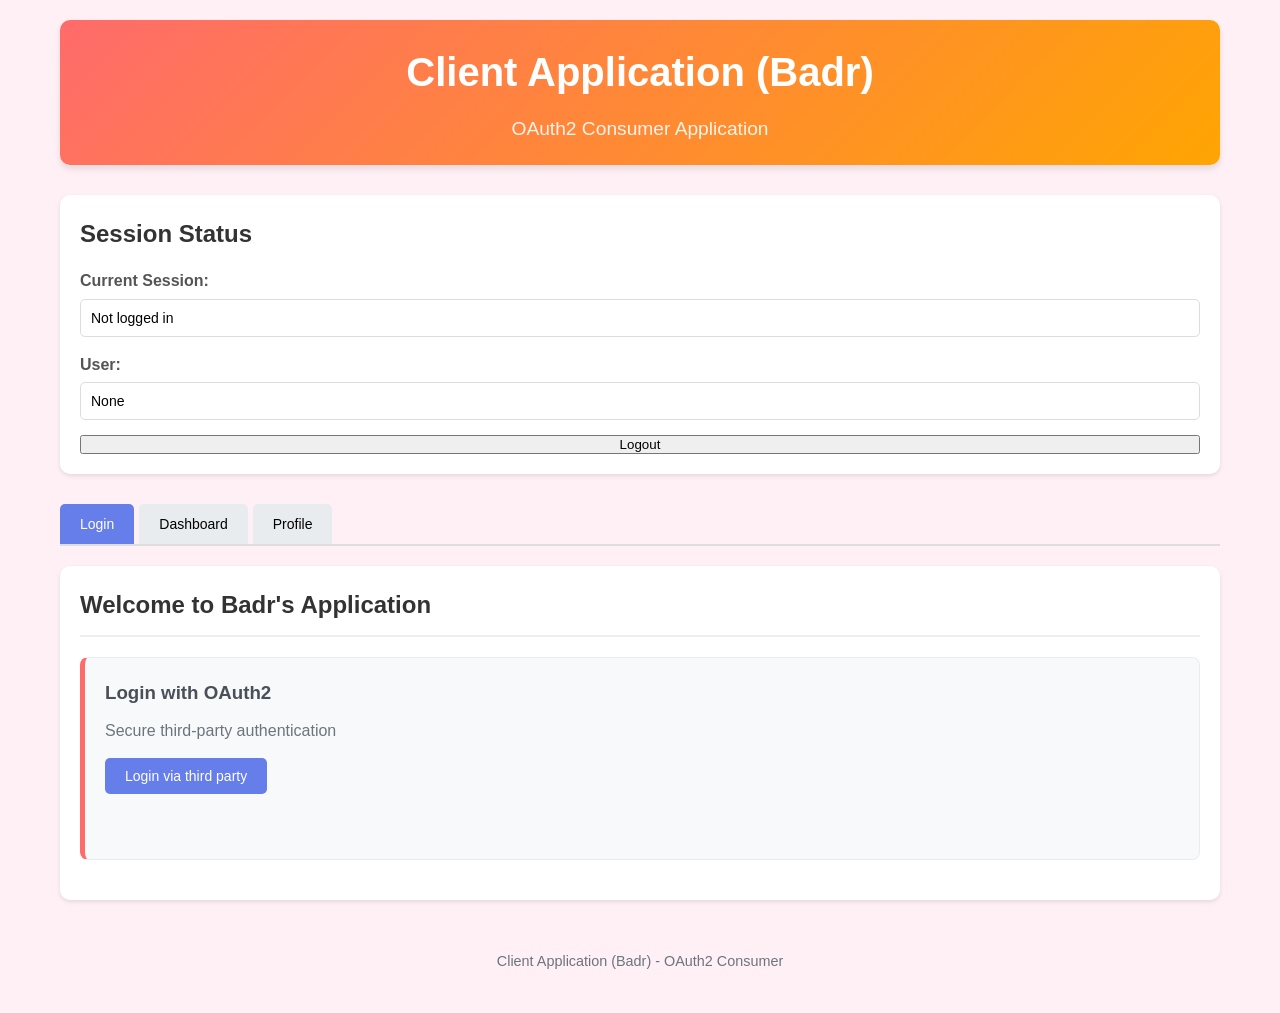
==== frontend/badr_client_app.html @ e828bfb2 "Initial commit" ====
<!DOCTYPE html>
<html lang="en">
<head>
    <meta charset="UTF-8">
    <meta name="viewport" content="width=device-width, initial-scale=1.0">
    <title>Client Application (Badr)</title>
    <link rel="stylesheet" href="styles.css">
    <style>
        body { background-color: #fff0f5; }
        header { background: linear-gradient(135deg, #ff6b6b 0%, #ffa502 100%); }
        .card { border-left: 5px solid #ff6b6b; }
    </style>
</head>
<body>
    <div class="container">
        <header>
            <h1>Client Application (Badr)</h1>
            <p>OAuth2 Consumer Application</p>
        </header>

        <div class="token-section">
            <h2>Session Status</h2>
            <div class="token-inputs">
                <div>
                    <label for="sessionStatus">Current Session:</label>
                    <input type="text" id="sessionStatus" value="Not logged in" readonly>
                </div>
                <div>
                    <label for="userName">User:</label>
                    <input type="text" id="userName" value="None" readonly>
                </div>
                <button id="logoutBtn" onclick="logout()">Logout</button>
            </div>
        </div>

        <div class="tabs">
            <button class="tab-button active" data-tab="login">Login</button>
            <button class="tab-button" data-tab="dashboard">Dashboard</button>
            <button class="tab-button" data-tab="profile">Profile</button>
        </div>

        <div class="tab-content">
            <!-- Login Tab -->
            <div id="login" class="tab-pane active">
                <h2>Welcome to Badr's Application</h2>
                
                <div class="endpoint-card card">
                    <h3>Login with OAuth2</h3>
                    <p>Secure third-party authentication</p>
                    <button class="api-btn" onclick="loginWithOAuth2()" id="loginButton">Login via third party</button>
                    <div class="result" id="login-result"></div>
                </div>
            </div>

            <!-- Dashboard Tab -->
            <div id="dashboard" class="tab-pane">
                <h2>User Dashboard</h2>
                
                <div class="endpoint-card card">
                    <h3>Your Orders</h3>
                    <p>View your recent orders</p>
                    <button class="api-btn" onclick="loadOrders()">Load Orders</button>
                    <div class="result" id="orders-result"></div>
                </div>

                <div class="endpoint-card card">
                    <h3>Create New Order</h3>
                    <p>Place a new order</p>
                    <div class="form-group">
                        <input type="text" id="productName" placeholder="Product Name">
                        <input type="number" id="productAmount" placeholder="Amount" step="0.01">
                        <button class="api-btn" onclick="createOrder()">Create Order</button>
                    </div>
                    <div class="result" id="create-order-result"></div>
                </div>
            </div>

            <!-- Profile Tab -->
            <div id="profile" class="tab-pane">
                <h2>User Profile</h2>
                
                <div class="endpoint-card card">
                    <h3>Profile Information</h3>
                    <p>Your account details</p>
                    <button class="api-btn" onclick="loadProfile()">Load Profile</button>
                    <div class="result" id="profile-result"></div>
                </div>
            </div>
        </div>

        <footer>
            <p>Client Application (Badr) - OAuth2 Consumer</p>
        </footer>
    </div>

    <script>
        // Check for OAuth2 callback on page load
        window.onload = function() {
            const urlParams = new URLSearchParams(window.location.search);
            const code = urlParams.get('code');
            const state = urlParams.get('state');
            
            if (code) {
                // We've been redirected back from the authorization server
                handleOAuth2Callback(code, state);
            } else {
                // Check if we have a stored session
                checkStoredSession();
            }
        };

        // DOM Elements
        document.addEventListener('DOMContentLoaded', function() {
            // Tab functionality
            const tabButtons = document.querySelectorAll('.tab-button');
            const tabPanes = document.querySelectorAll('.tab-pane');
            
            tabButtons.forEach(button => {
                button.addEventListener('click', () => {
                    const tabId = button.getAttribute('data-tab');
                    
                    tabButtons.forEach(btn => btn.classList.remove('active'));
                    tabPanes.forEach(pane => pane.classList.remove('active'));
                    
                    button.classList.add('active');
                    document.getElementById(tabId).classList.add('active');
                });
            });
        });

        // Login with OAuth2
        function loginWithOAuth2() {
            const loginButton = document.getElementById('loginButton');
            loginButton.disabled = true;
            loginButton.textContent = 'Redirecting...';
            
            // Generate state parameter for security
            const state = Math.random().toString(36).substring(2, 15);
            sessionStorage.setItem('oauth2_state', state);
            
            // Redirect to authorization server
            const redirectUri = encodeURIComponent('http://localhost:8080/badr_client_app.html');
            const authUrl = `http://localhost:8080/omar_auth_server.html?response_type=code&client_id=badr_app&redirect_uri=${redirectUri}&scope=profile read:orders write:orders&state=${state}`;
            
            setTimeout(() => {
                window.location.href = authUrl;
            }, 1000);
        }

        // Handle OAuth2 callback
        function handleOAuth2Callback(code, state) {
            // Verify state parameter
            const storedState = sessionStorage.getItem('oauth2_state');
            if (state !== storedState) {
                displayError({message: "Invalid state parameter. Possible CSRF attack."}, 'login-result');
                return;
            }
            
            // Exchange authorization code for tokens
            exchangeCodeForTokens(code);
        }

        // Exchange code for tokens
        function exchangeCodeForTokens(code) {
            displayResult({message: "Exchanging authorization code for tokens..."}, 'login-result');
            
            // Simulate API call to token endpoint
            setTimeout(() => {
                // Generate tokens
                const accessToken = generateAccessToken();
                const refreshToken = 'refresh_' + Math.random().toString(36).substr(2, 15);
                
                // Store tokens
                localStorage.setItem('access_token', accessToken);
                localStorage.setItem('refresh_token', refreshToken);
                
                // Update session status
                document.getElementById('sessionStatus').value = 'Logged in';
                document.getElementById('userName').value = 'Alice';
                
                // Show success message
                displayResult({
                    message: "Authentication successful!",
                    access_token: accessToken.substring(0, 20) + "...",
                    refresh_token: refreshToken.substring(0, 20) + "..."
                }, 'login-result');
                
                // Switch to dashboard tab
                switchTab('dashboard');
            }, 1500);
        }

        // Check for stored session
        function checkStoredSession() {
            const accessToken = localStorage.getItem('access_token');
            if (accessToken) {
                document.getElementById('sessionStatus').value = 'Logged in';
                document.getElementById('userName').value = 'Alice';
                switchTab('dashboard');
            }
        }

        // Logout
        function logout() {
            localStorage.removeItem('access_token');
            localStorage.removeItem('refresh_token');
            sessionStorage.removeItem('oauth2_state');
            
            document.getElementById('sessionStatus').value = 'Not logged in';
            document.getElementById('userName').value = 'None';
            
            // Clear results
            document.getElementById('login-result').innerHTML = '';
            document.getElementById('orders-result').innerHTML = '';
            document.getElementById('profile-result').innerHTML = '';
            document.getElementById('create-order-result').innerHTML = '';
            
            switchTab('login');
        }

        // Load orders
        function loadOrders() {
            const accessToken = localStorage.getItem('access_token');
            
            if (!accessToken) {
                displayError({message: "Please log in first"}, 'orders-result');
                return;
            }
            
            displayResult({message: "Loading orders..."}, 'orders-result');
            
            // Simulate API call
            setTimeout(() => {
                const result = {
                    orders: [
                        {id: "order-001", product: "Laptop", amount: 1200.00, status: "delivered"},
                        {id: "order-002", product: "Mouse", amount: 25.99, status: "pending"}
                    ],
                    total: 2
                };
                
                displayResult({
                    status: 200,
                    statusText: "OK",
                    data: result
                }, 'orders-result');
            }, 1000);
        }

        // Create order
        function createOrder() {
            const accessToken = localStorage.getItem('access_token');
            
            if (!accessToken) {
                displayError({message: "Please log in first"}, 'create-order-result');
                return;
            }
            
            const product = document.getElementById('productName').value;
            const amount = document.getElementById('productAmount').value;
            
            if (!product || !amount) {
                displayError({message: "Product name and amount are required"}, 'create-order-result');
                return;
            }
            
            displayResult({message: "Creating order..."}, 'create-order-result');
            
            // Simulate API call
            setTimeout(() => {
                const result = {
                    id: "order-" + Math.floor(Math.random() * 1000),
                    user_id: "user-123",
                    product: product,
                    amount: parseFloat(amount),
                    status: "pending",
                    date: new Date().toISOString()
                };
                
                displayResult({
                    status: 201,
                    statusText: "Created",
                    data: result
                }, 'create-order-result');
                
                // Clear form
                document.getElementById('productName').value = '';
                document.getElementById('productAmount').value = '';
            }, 1000);
        }

        // Load profile
        function loadProfile() {
            const accessToken = localStorage.getItem('access_token');
            
            if (!accessToken) {
                displayError({message: "Please log in first"}, 'profile-result');
                return;
            }
            
            displayResult({message: "Loading profile..."}, 'profile-result');
            
            // Simulate API call
            setTimeout(() => {
                const result = {
                    user_id: "user-123",
                    email: "alice@example.com",
                    name: "Alice",
                    scopes: ["profile", "read:orders", "write:orders"]
                };
                
                displayResult({
                    status: 200,
                    statusText: "OK",
                    data: result
                }, 'profile-result');
            }, 1000);
        }

        // Switch tab
        function switchTab(tabId) {
            const tabButtons = document.querySelectorAll('.tab-button');
            const tabPanes = document.querySelectorAll('.tab-pane');
            
            tabButtons.forEach(btn => btn.classList.remove('active'));
            tabPanes.forEach(pane => pane.classList.remove('active'));
            
            document.querySelector(`.tab-button[data-tab="${tabId}"]`).classList.add('active');
            document.getElementById(tabId).classList.add('active');
        }

        // Generate sample access token
        function generateAccessToken() {
            const header = btoa(JSON.stringify({
                alg: "RS256",
                typ: "JWT",
                kid: "key-2024-01"
            }));
            
            const payload = btoa(JSON.stringify({
                iss: "http://localhost:3000",
                aud: "api://resource-server",
                sub: "user-123",
                exp: Math.floor(Date.now() / 1000) + 3600,
                iat: Math.floor(Date.now() / 1000),
                scope: "profile read:orders write:orders"
            }));
            
            return `${header}.${payload}.signature`;
        }

        // Display results
        function displayResult(data, elementId) {
            const element = document.getElementById(elementId);
            element.innerHTML = '<pre>' + JSON.stringify(data, null, 2) + '</pre>';
            element.className = 'result success';
        }

        // Display errors
        function displayError(error, elementId) {
            const element = document.getElementById(elementId);
            element.innerHTML = '<pre>' + JSON.stringify(error, null, 2) + '</pre>';
            element.className = 'result error';
        }
    </script>
</body>
</html>
---- frontend/styles.css ----
/* Global Styles */
* {
    margin: 0;
    padding: 0;
    box-sizing: border-box;
}

body {
    font-family: 'Segoe UI', Tahoma, Geneva, Verdana, sans-serif;
    line-height: 1.6;
    color: #333;
    background-color: #f5f5f5;
}

.container {
    max-width: 1200px;
    margin: 0 auto;
    padding: 20px;
}

/* Header Styles */
header {
    text-align: center;
    margin-bottom: 30px;
    padding: 20px;
    background: linear-gradient(135deg, #667eea 0%, #764ba2 100%);
    color: white;
    border-radius: 10px;
    box-shadow: 0 4px 6px rgba(0, 0, 0, 0.1);
}

header h1 {
    font-size: 2.5em;
    margin-bottom: 10px;
}

header p {
    font-size: 1.2em;
    opacity: 0.9;
}

/* Token Section */
.token-section {
    background: white;
    padding: 20px;
    border-radius: 10px;
    box-shadow: 0 2px 4px rgba(0, 0, 0, 0.1);
    margin-bottom: 30px;
}

.token-section h2 {
    margin-bottom: 15px;
    color: #333;
}

.token-inputs {
    display: flex;
    flex-direction: column;
    gap: 15px;
}

.token-inputs div {
    display: flex;
    flex-direction: column;
    gap: 5px;
}

.token-inputs label {
    font-weight: bold;
    color: #555;
}

.token-inputs input {
    padding: 10px;
    border: 1px solid #ddd;
    border-radius: 5px;
    font-size: 14px;
}

.token-inputs input:focus {
    outline: none;
    border-color: #667eea;
    box-shadow: 0 0 0 2px rgba(102, 126, 234, 0.2);
}

#saveTokens {
    align-self: flex-start;
    padding: 10px 20px;
    background: #667eea;
    color: white;
    border: none;
    border-radius: 5px;
    cursor: pointer;
    font-size: 14px;
    transition: background 0.3s ease;
}

#saveTokens:hover {
    background: #5a6fd8;
}

/* Tabs */
.tabs {
    display: flex;
    gap: 5px;
    margin-bottom: 20px;
    border-bottom: 2px solid #ddd;
}

.tab-button {
    padding: 12px 20px;
    background: #e9ecef;
    border: none;
    border-radius: 5px 5px 0 0;
    cursor: pointer;
    font-size: 14px;
    font-weight: 500;
    transition: all 0.3s ease;
}

.tab-button.active {
    background: #667eea;
    color: white;
}

.tab-button:hover:not(.active) {
    background: #dee2e6;
}

/* Tab Content */
.tab-content {
    background: white;
    border-radius: 10px;
    box-shadow: 0 2px 4px rgba(0, 0, 0, 0.1);
    overflow: hidden;
}

.tab-pane {
    display: none;
    padding: 20px;
}

.tab-pane.active {
    display: block;
}

.tab-pane h2 {
    margin-bottom: 20px;
    color: #333;
    padding-bottom: 10px;
    border-bottom: 2px solid #eee;
}

/* Endpoint Cards */
.endpoint-card {
    background: #f8f9fa;
    border: 1px solid #e9ecef;
    border-radius: 8px;
    padding: 20px;
    margin-bottom: 20px;
    transition: transform 0.2s ease, box-shadow 0.2s ease;
}

.endpoint-card:hover {
    transform: translateY(-2px);
    box-shadow: 0 4px 8px rgba(0, 0, 0, 0.1);
}

.endpoint-card h3 {
    color: #495057;
    margin-bottom: 10px;
}

.endpoint-card p {
    margin-bottom: 15px;
    color: #6c757d;
}

.endpoint-card code {
    background: #e9ecef;
    padding: 2px 6px;
    border-radius: 3px;
    font-family: monospace;
    font-size: 0.9em;
}

.form-group {
    display: flex;
    flex-direction: column;
    gap: 10px;
    margin-bottom: 15px;
}

.form-group input {
    padding: 10px;
    border: 1px solid #ddd;
    border-radius: 5px;
    font-size: 14px;
}

.form-group input:focus {
    outline: none;
    border-color: #667eea;
    box-shadow: 0 0 0 2px rgba(102, 126, 234, 0.2);
}

/* Buttons */
.api-btn {
    padding: 10px 20px;
    background: #667eea;
    color: white;
    border: none;
    border-radius: 5px;
    cursor: pointer;
    font-size: 14px;
    font-weight: 500;
    transition: background 0.3s ease;
}

.api-btn:hover {
    background: #5a6fd8;
}

.api-btn:disabled {
    background: #adb5bd;
    cursor: not-allowed;
}

/* Results */
.result {
    margin-top: 15px;
    padding: 15px;
    border-radius: 5px;
    font-family: monospace;
    white-space: pre-wrap;
    word-break: break-all;
    max-height: 300px;
    overflow-y: auto;
}

.result.success {
    background: #d4edda;
    border: 1px solid #c3e6cb;
    color: #155724;
}

.result.error {
    background: #f8d7da;
    border: 1px solid #f5c6cb;
    color: #721c24;
}

.result.info {
    background: #d1ecf1;
    border: 1px solid #bee5eb;
    color: #0c5460;
}

/* Footer */
footer {
    text-align: center;
    margin-top: 30px;
    padding: 20px;
    color: #6c757d;
    font-size: 0.9em;
}

/* Responsive Design */
@media (max-width: 768px) {
    .container {
        padding: 10px;
    }
    
    header h1 {
        font-size: 2em;
    }
    
    .tabs {
        flex-direction: column;
    }
    
    .tab-button {
        border-radius: 5px;
        text-align: left;
    }
    
    .token-inputs {
        gap: 10px;
    }
    
    .form-group {
        gap: 8px;
    }
    
    .api-btn {
        width: 100%;
    }
}
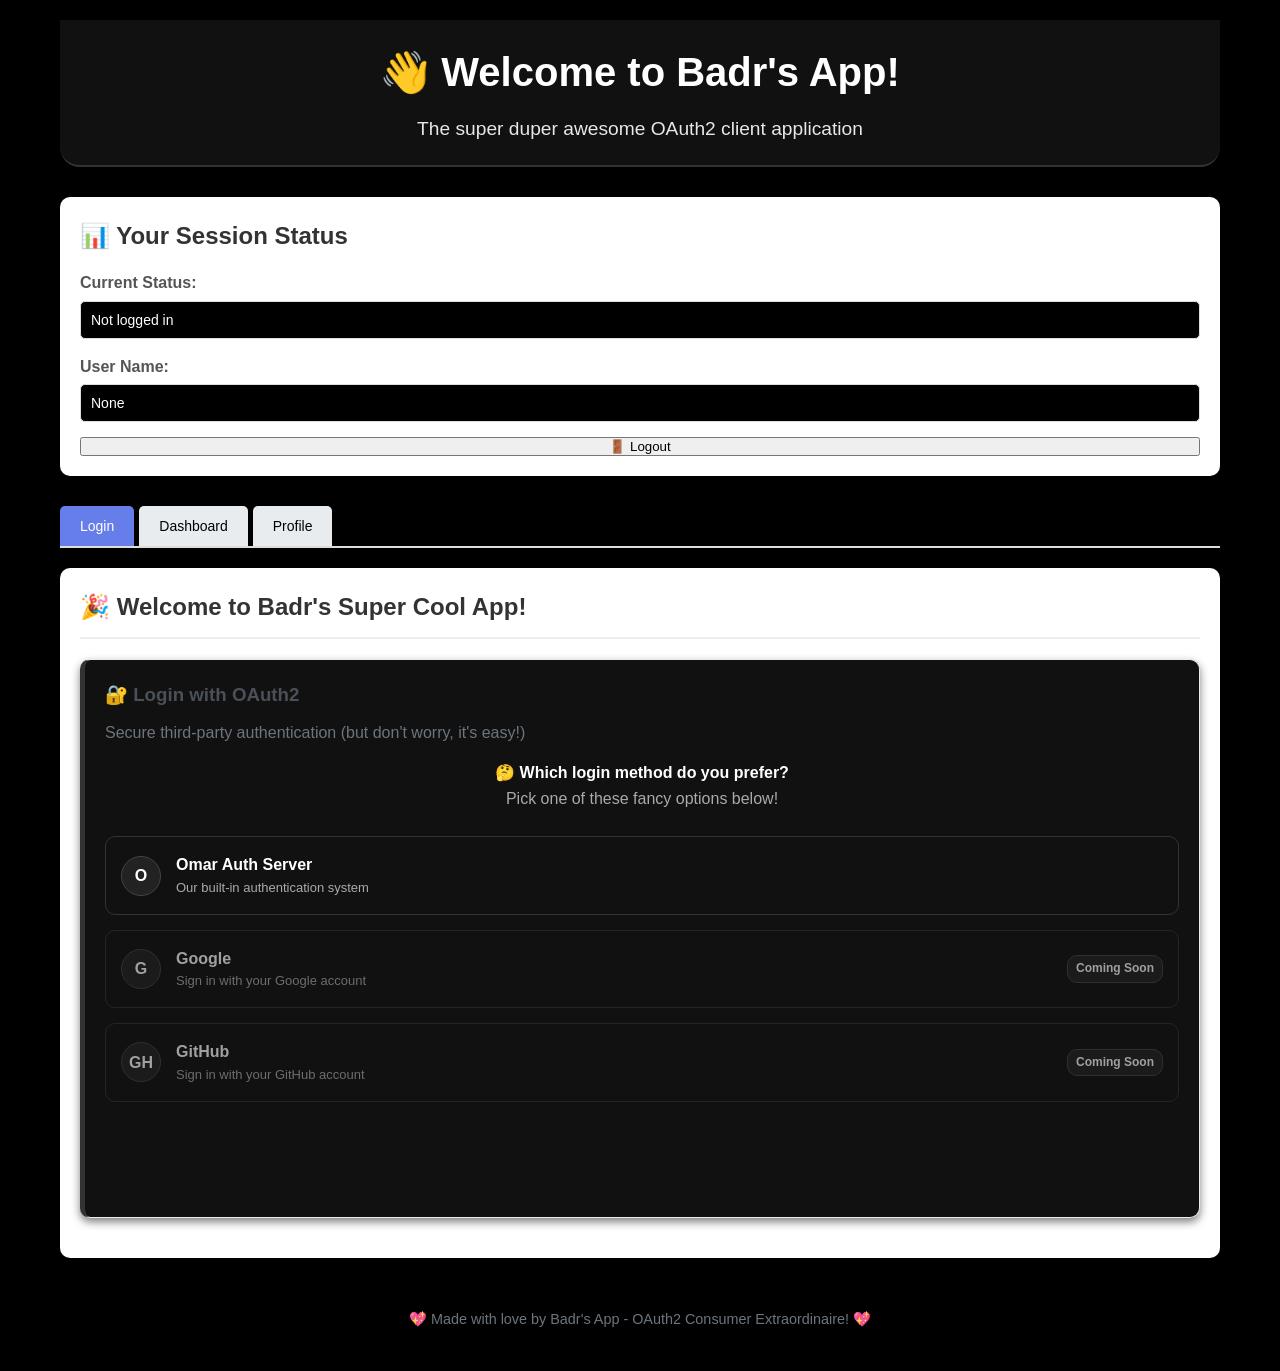
==== commit 5f5d59c7: "Restore complete OAuth2 implementation with all components and start_all.py script" ====
--- a/frontend/badr_client_app.html
+++ b/frontend/badr_client_app.html
@@ -6,30 +6,109 @@
     <title>Client Application (Badr)</title>
     <link rel="stylesheet" href="styles.css">
     <style>
-        body { background-color: #fff0f5; }
-        header { background: linear-gradient(135deg, #ff6b6b 0%, #ffa502 100%); }
-        .card { border-left: 5px solid #ff6b6b; }
+        body { 
+            background-color: #000; 
+            color: #fff;
+            font-family: Arial, sans-serif;
+        }
+        header { 
+            background: #111; 
+            padding: 20px;
+            text-align: center;
+            border-radius: 0 0 20px 20px;
+            border-bottom: 2px solid #333;
+        }
+        .card { 
+            border-left: 5px solid #333; 
+            box-shadow: 0 4px 8px rgba(0,0,0,0.5);
+            border-radius: 10px;
+            background: #111;
+        }
+        
+        /* Provider option hover effect */
+        .provider-option:hover {
+            border-color: #444;
+            box-shadow: 0 6px 12px rgba(0,0,0,0.7);
+        }
+        
+        /* Disabled provider styling */
+        .provider-option.disabled {
+            cursor: not-allowed;
+        }
+        
+        /* Selected provider styling */
+        .provider-option.selected {
+            border-color: #555;
+            background-color: #222;
+        }
+        
+        /* Button hover effects */
+        .api-btn:hover:not(:disabled) {
+            opacity: 0.9;
+        }
+        
+        /* Result message styling */
+        .result.success {
+            background: #222;
+            border: 1px solid #333;
+            color: #fff;
+            border-radius: 8px;
+        }
+        
+        .result.error {
+            background: #222;
+            border: 1px solid #333;
+            color: #fff;
+            border-radius: 8px;
+        }
+        
+        .result.info {
+            background: #222;
+            border: 1px solid #333;
+            color: #fff;
+            border-radius: 8px;
+        }
+        
+        .welcome-message {
+            background: #111;
+            padding: 15px;
+            border-radius: 10px;
+            margin: 15px 0;
+            text-align: center;
+            border: 1px solid #333;
+        }
+        
+        input, select {
+            background: #000;
+            color: #fff;
+            border: 1px solid #333;
+        }
+        
+        input:focus {
+            border-color: #555;
+            outline: none;
+        }
     </style>
 </head>
 <body>
     <div class="container">
         <header>
-            <h1>Client Application (Badr)</h1>
-            <p>OAuth2 Consumer Application</p>
+            <h1>👋 Welcome to Badr's App!</h1>
+            <p>The super duper awesome OAuth2 client application</p>
         </header>
 
         <div class="token-section">
-            <h2>Session Status</h2>
+            <h2>📊 Your Session Status</h2>
             <div class="token-inputs">
                 <div>
-                    <label for="sessionStatus">Current Session:</label>
+                    <label for="sessionStatus">Current Status:</label>
                     <input type="text" id="sessionStatus" value="Not logged in" readonly>
                 </div>
                 <div>
-                    <label for="userName">User:</label>
+                    <label for="userName">User Name:</label>
                     <input type="text" id="userName" value="None" readonly>
                 </div>
-                <button id="logoutBtn" onclick="logout()">Logout</button>
+                <button id="logoutBtn" onclick="logout()">🚪 Logout</button>
             </div>
         </div>
 
@@ -42,34 +121,105 @@
         <div class="tab-content">
             <!-- Login Tab -->
             <div id="login" class="tab-pane active">
-                <h2>Welcome to Badr's Application</h2>
+                <h2>🎉 Welcome to Badr's Super Cool App!</h2>
                 
                 <div class="endpoint-card card">
-                    <h3>Login with OAuth2</h3>
-                    <p>Secure third-party authentication</p>
-                    <button class="api-btn" onclick="loginWithOAuth2()" id="loginButton">Login via third party</button>
+                    <h3>🔐 Login with OAuth2</h3>
+                    <p>Secure third-party authentication (but don't worry, it's easy!)</p>
+                    
+                    <!-- Improved Provider selection UI with better design -->
+                    <div id="provider-selection">
+                        <div style="text-align: center; margin-bottom: 20px;">
+                            <h4>🤔 Which login method do you prefer?</h4>
+                            <p style="color: #aaa; margin-bottom: 25px;">Pick one of these fancy options below!</p>
+                        </div>
+                        
+                        <div style="display: flex; flex-direction: column; gap: 15px; margin: 20px 0;">
+                            <!-- Omar Auth Server option with improved styling -->
+                            <div class="provider-option" onclick="selectProvider('omar')" style="border: 1px solid #333; border-radius: 10px; padding: 15px; cursor: pointer;">
+                                <div style="display: flex; align-items: center;">
+                                    <div style="width: 40px; height: 40px; background: #222; border-radius: 50%; display: flex; align-items: center; justify-content: center; margin-right: 15px; border: 1px solid #444;">
+                                        <span style="color: white; font-weight: bold;">O</span>
+                                    </div>
+                                    <div>
+                                        <div style="font-weight: bold; font-size: 16px;">Omar Auth Server</div>
+                                        <div style="font-size: 13px; color: #aaa;">Our built-in authentication system</div>
+                                    </div>
+                                </div>
+                            </div>
+                            
+                            <!-- Google option with improved styling -->
+                            <div class="provider-option disabled" style="border: 1px solid #333; border-radius: 10px; padding: 15px; opacity: 0.6;">
+                                <div style="display: flex; align-items: center;">
+                                    <div style="width: 40px; height: 40px; background: #222; border-radius: 50%; display: flex; align-items: center; justify-content: center; margin-right: 15px; border: 1px solid #444;">
+                                        <span style="color: white; font-weight: bold;">G</span>
+                                    </div>
+                                    <div>
+                                        <div style="font-weight: bold; font-size: 16px;">Google</div>
+                                        <div style="font-size: 13px; color: #aaa;">Sign in with your Google account</div>
+                                    </div>
+                                    <div style="margin-left: auto; background: #222; color: #fff; padding: 3px 8px; border-radius: 10px; font-size: 12px; font-weight: bold; border: 1px solid #444;">
+                                        Coming Soon
+                                    </div>
+                                </div>
+                            </div>
+                            
+                            <!-- GitHub option with improved styling -->
+                            <div class="provider-option disabled" style="border: 1px solid #333; border-radius: 10px; padding: 15px; opacity: 0.6;">
+                                <div style="display: flex; align-items: center;">
+                                    <div style="width: 40px; height: 40px; background: #222; border-radius: 50%; display: flex; align-items: center; justify-content: center; margin-right: 15px; border: 1px solid #444;">
+                                        <span style="color: white; font-weight: bold;">GH</span>
+                                    </div>
+                                    <div>
+                                        <div style="font-weight: bold; font-size: 16px;">GitHub</div>
+                                        <div style="font-size: 13px; color: #aaa;">Sign in with your GitHub account</div>
+                                    </div>
+                                    <div style="margin-left: auto; background: #222; color: #fff; padding: 3px 8px; border-radius: 10px; font-size: 12px; font-weight: bold; border: 1px solid #444;">
+                                        Coming Soon
+                                    </div>
+                                </div>
+                            </div>
+                        </div>
+                        
+                        <div class="result" id="provider-result" style="margin-top: 15px;"></div>
+                    </div>
+                    
+                    <!-- Improved login confirmation UI -->
+                    <div id="oauth-login-container" style="display: none; text-align: center;">
+                        <div style="background: #222; border-radius: 10px; padding: 20px; margin: 20px 0; border: 1px solid #333;">
+                            <h4 style="margin-top: 0;">🚀 Ready to Login?</h4>
+                            <p style="color: #aaa;">You've selected <span id="selected-provider-name" style="font-weight: bold;">Omar Auth Server</span></p>
+                            <p style="font-size: 14px; color: #888;">We'll take you to the authentication page now!</p>
+                        </div>
+                        
+                        <div style="display: flex; justify-content: center; gap: 10px; margin-top: 20px;">
+                            <button class="api-btn" onclick="initiateOAuthFlow()" id="loginButton" style="padding: 12px 25px;">🎉 Let's Go!</button>
+                            <button class="api-btn" onclick="showProviderSelection()" style="background: #333; padding: 12px 25px;">👈 Change My Mind</button>
+                        </div>
+                    </div>
+                    
                     <div class="result" id="login-result"></div>
                 </div>
             </div>
 
             <!-- Dashboard Tab -->
             <div id="dashboard" class="tab-pane">
-                <h2>User Dashboard</h2>
+                <h2>🏠 Your Super Awesome Dashboard</h2>
                 
                 <div class="endpoint-card card">
-                    <h3>Your Orders</h3>
-                    <p>View your recent orders</p>
-                    <button class="api-btn" onclick="loadOrders()">Load Orders</button>
+                    <h3>📦 Your Orders</h3>
+                    <p>Check out all the cool stuff you've ordered!</p>
+                    <button class="api-btn" onclick="loadOrders()">📋 Load My Orders</button>
                     <div class="result" id="orders-result"></div>
                 </div>
 
                 <div class="endpoint-card card">
-                    <h3>Create New Order</h3>
-                    <p>Place a new order</p>
+                    <h3>🛒 Create New Order</h3>
+                    <p>Want to buy something new? Go ahead!</p>
                     <div class="form-group">
-                        <input type="text" id="productName" placeholder="Product Name">
-                        <input type="number" id="productAmount" placeholder="Amount" step="0.01">
-                        <button class="api-btn" onclick="createOrder()">Create Order</button>
+                        <input type="text" id="productName" placeholder="What do you want to buy? 🤔">
+                        <input type="number" id="productAmount" placeholder="How much does it cost? 💰" step="0.01">
+                        <button class="api-btn" onclick="createOrder()">➕ Create Order</button>
                     </div>
                     <div class="result" id="create-order-result"></div>
                 </div>
@@ -77,19 +227,19 @@
 
             <!-- Profile Tab -->
             <div id="profile" class="tab-pane">
-                <h2>User Profile</h2>
+                <h2>👤 All About You!</h2>
                 
                 <div class="endpoint-card card">
-                    <h3>Profile Information</h3>
-                    <p>Your account details</p>
-                    <button class="api-btn" onclick="loadProfile()">Load Profile</button>
+                    <h3>🕵️ Profile Information</h3>
+                    <p>Let's see what we know about you!</p>
+                    <button class="api-btn" onclick="loadProfile()">📖 Load My Profile</button>
                     <div class="result" id="profile-result"></div>
                 </div>
             </div>
         </div>
 
         <footer>
-            <p>Client Application (Badr) - OAuth2 Consumer</p>
+            <p>💖 Made with love by Badr's App - OAuth2 Consumer Extraordinaire! 💖</p>
         </footer>
     </div>
 
@@ -99,13 +249,29 @@
             const urlParams = new URLSearchParams(window.location.search);
             const code = urlParams.get('code');
             const state = urlParams.get('state');
-            
-            if (code) {
+            const error = urlParams.get('error');
+            
+            if (error) {
+                // Handle OAuth2 error with user-friendly message
+                let errorMessage = "Authentication failed";
+                if (error === 'access_denied') {
+                    errorMessage = "Access denied. You cancelled the authentication request.";
+                } else {
+                    errorMessage = `Authentication error: ${error}`;
+                }
+                
+                displayError({ message: "😢 " + errorMessage + " But don't worry, these things happen! Try again?" }, 'login-result');
+                // Show provider selection
+                showProviderSelection();
+            } else if (code) {
                 // We've been redirected back from the authorization server
+                document.getElementById('login-result').innerHTML = '<div style="padding: 15px; background: #222; border-radius: 5px; color: #fff; border: 1px solid #333; text-align: center;">🔄 Welcome back! Just a moment while we finish logging you in... 🎉</div>';
                 handleOAuth2Callback(code, state);
             } else {
                 // Check if we have a stored session
                 checkStoredSession();
+                // Show provider selection by default
+                showProviderSelection();
             }
         };
 
@@ -128,23 +294,76 @@
             });
         });
 
-        // Login with OAuth2
-        function loginWithOAuth2() {
+        // Show provider selection
+        function showProviderSelection() {
+            document.getElementById('provider-selection').style.display = 'block';
+            document.getElementById('oauth-login-container').style.display = 'none';
+            document.getElementById('provider-result').innerHTML = '';
+        }
+
+        // Select OAuth provider
+        function selectProvider(provider) {
+            // Remove selected class from all providers
+            const providers = document.querySelectorAll('.provider-option');
+            providers.forEach(p => p.classList.remove('selected'));
+            
+            if (provider === 'omar') {
+                // Add selected class to the clicked provider
+                event.currentTarget.classList.add('selected');
+                
+                // Store selected provider
+                sessionStorage.setItem('oauth2_provider', 'omar');
+                
+                // Update the confirmation message with provider name
+                document.getElementById('selected-provider-name').textContent = 'Omar Auth Server';
+                
+                // Show success message
+                document.getElementById('provider-result').innerHTML = '<div style="padding: 10px; background: #222; border-radius: 5px; color: #fff; border: 1px solid #333;">✅ Awesome choice! Omar Auth Server selected. You\'re one step closer to fun! 🎉</div>';
+                
+                // Hide provider selection and show login button
+                document.getElementById('provider-selection').style.display = 'none';
+                document.getElementById('oauth-login-container').style.display = 'block';
+            } else if (provider === 'google' || provider === 'github') {
+                document.getElementById('provider-result').innerHTML = '<div style="padding: 10px; background: #222; border-radius: 5px; color: #fff; border: 1px solid #333;">⚠️ Oh no! This provider isn\'t ready yet. But we\'re working on it! 🛠️</div>';
+            } else {
+                document.getElementById('provider-result').innerHTML = '<div style="padding: 10px; background: #222; border-radius: 5px; color: #fff; border: 1px solid #333;">❌ Oops! That\'s not a valid provider. Try again! 🤔</div>';
+            }
+        }
+
+        // Initiate OAuth flow after provider selection
+        function initiateOAuthFlow() {
             const loginButton = document.getElementById('loginButton');
             loginButton.disabled = true;
-            loginButton.textContent = 'Redirecting...';
+            loginButton.textContent = 'Hold on tight! 🎢';
+            loginButton.style.opacity = '0.7';
+            
+            // Show a loading message
+            const loginResult = document.getElementById('login-result');
+            loginResult.innerHTML = '<div style="padding: 15px; background: #222; border-radius: 5px; color: #fff; border: 1px solid #333; text-align: center;">🔄 Getting everything ready for your login adventure... Off we go! 🚀</div>';
+            
+            // Get selected provider
+            const provider = sessionStorage.getItem('oauth2_provider');
             
             // Generate state parameter for security
             const state = Math.random().toString(36).substring(2, 15);
             sessionStorage.setItem('oauth2_state', state);
             
-            // Redirect to authorization server
+            // Set up redirect URI
             const redirectUri = encodeURIComponent('http://localhost:8080/badr_client_app.html');
-            const authUrl = `http://localhost:8080/omar_auth_server.html?response_type=code&client_id=badr_app&redirect_uri=${redirectUri}&scope=profile read:orders write:orders&state=${state}`;
-            
+            
+            let authUrl;
+            if (provider === 'omar') {
+                // Redirect to Omar's authorization server
+                authUrl = `http://localhost:3000/authorize?response_type=code&client_id=badr_app&redirect_uri=${redirectUri}&scope=profile%20read:orders%20write:orders&state=${state}`;
+            } else {
+                // Default to Omar for any other case
+                authUrl = `http://localhost:3000/authorize?response_type=code&client_id=badr_app&redirect_uri=${redirectUri}&scope=profile%20read:orders%20write:orders&state=${state}`;
+            }
+            
+            // Add a slight delay to show the loading message
             setTimeout(() => {
                 window.location.href = authUrl;
-            }, 1000);
+            }, 2000);
         }
 
         // Handle OAuth2 callback
@@ -152,7 +371,7 @@
             // Verify state parameter
             const storedState = sessionStorage.getItem('oauth2_state');
             if (state !== storedState) {
-                displayError({message: "Invalid state parameter. Possible CSRF attack."}, 'login-result');
+                displayError({ message: "🚨 Security alert! State parameter doesn't match. This might be a sneaky attack! 🛡️" }, 'login-result');
                 return;
             }
             
@@ -160,51 +379,73 @@
             exchangeCodeForTokens(code);
         }
 
-        // Exchange code for tokens
+        // Exchange authorization code for tokens
         function exchangeCodeForTokens(code) {
-            displayResult({message: "Exchanging authorization code for tokens..."}, 'login-result');
-            
-            // Simulate API call to token endpoint
-            setTimeout(() => {
-                // Generate tokens
-                const accessToken = generateAccessToken();
-                const refreshToken = 'refresh_' + Math.random().toString(36).substr(2, 15);
-                
-                // Store tokens
-                localStorage.setItem('access_token', accessToken);
-                localStorage.setItem('refresh_token', refreshToken);
-                
-                // Update session status
-                document.getElementById('sessionStatus').value = 'Logged in';
-                document.getElementById('userName').value = 'Alice';
-                
-                // Show success message
-                displayResult({
-                    message: "Authentication successful!",
-                    access_token: accessToken.substring(0, 20) + "...",
-                    refresh_token: refreshToken.substring(0, 20) + "..."
-                }, 'login-result');
-                
-                // Switch to dashboard tab
-                switchTab('dashboard');
-            }, 1500);
+            displayInfo({ message: "🔑 Magic time! Exchanging your special code for shiny tokens... ✨" }, 'login-result');
+            
+            // Call the real token endpoint
+            fetch('http://localhost:3000/token', {
+                method: 'POST',
+                headers: {
+                    'Content-Type': 'application/x-www-form-urlencoded'
+                },
+                body: new URLSearchParams({
+                    grant_type: 'authorization_code',
+                    code: code,
+                    redirect_uri: 'http://localhost:8080/badr_client_app.html',
+                    client_id: 'badr_app'
+                })
+            })
+            .then(response => response.json())
+            .then(data => {
+                if (data.access_token) {
+                    // Store real tokens
+                    localStorage.setItem('accessToken', data.access_token);
+                    if (data.refresh_token) {
+                        localStorage.setItem('refreshToken', data.refresh_token);
+                    }
+                    
+                    // Update session status
+                    document.getElementById('sessionStatus').value = 'Logged in';
+                    document.getElementById('userName').value = 'Alice';
+                    
+                    // Show success message
+                    displayResult({
+                        message: "🎉 Hooray! You're now logged in and ready for adventures!",
+                        access_token: data.access_token.substring(0, 20) + "...",
+                        refresh_token: data.refresh_token ? data.refresh_token.substring(0, 20) + "..." : "Not provided"
+                    }, 'login-result');
+                    
+                    // Switch to dashboard tab
+                    switchTab('dashboard');
+                } else {
+                    displayError({ message: "😱 Oh no! Token exchange failed: " + JSON.stringify(data) }, 'login-result');
+                }
+            })
+            .catch(error => {
+                displayError({ message: "🔌 Network error during token exchange: " + error.toString() }, 'login-result');
+            });
         }
 
         // Check for stored session
         function checkStoredSession() {
-            const accessToken = localStorage.getItem('access_token');
+            const accessToken = localStorage.getItem('accessToken');
             if (accessToken) {
                 document.getElementById('sessionStatus').value = 'Logged in';
                 document.getElementById('userName').value = 'Alice';
                 switchTab('dashboard');
+                
+                // Show welcome message
+                document.getElementById('login-result').innerHTML = '<div style="padding: 15px; background: #222; border-radius: 5px; color: #fff; border: 1px solid #333; text-align: center;">👋 Welcome back, friend! You\'re already logged in. Ready for some fun? 🎉</div>';
             }
         }
 
         // Logout
         function logout() {
-            localStorage.removeItem('access_token');
-            localStorage.removeItem('refresh_token');
+            localStorage.removeItem('accessToken');
+            localStorage.removeItem('refreshToken');
             sessionStorage.removeItem('oauth2_state');
+            sessionStorage.removeItem('oauth2_provider');
             
             document.getElementById('sessionStatus').value = 'Not logged in';
             document.getElementById('userName').value = 'None';
@@ -216,43 +457,47 @@
             document.getElementById('create-order-result').innerHTML = '';
             
             switchTab('login');
+            
+            // Show logout confirmation
+            document.getElementById('login-result').innerHTML = '<div style="padding: 15px; background: #222; border-radius: 5px; color: #fff; border: 1px solid #333; text-align: center;">✅ You\'ve been successfully logged out! Come back soon! 👋</div>';
         }
 
         // Load orders
         function loadOrders() {
-            const accessToken = localStorage.getItem('access_token');
+            const accessToken = localStorage.getItem('accessToken');
             
             if (!accessToken) {
-                displayError({message: "Please log in first"}, 'orders-result');
+                displayError({ message: "🔐 Whoops! You need to log in first before seeing your orders!" }, 'orders-result');
                 return;
             }
             
-            displayResult({message: "Loading orders..."}, 'orders-result');
-            
-            // Simulate API call
-            setTimeout(() => {
-                const result = {
-                    orders: [
-                        {id: "order-001", product: "Laptop", amount: 1200.00, status: "delivered"},
-                        {id: "order-002", product: "Mouse", amount: 25.99, status: "pending"}
-                    ],
-                    total: 2
-                };
-                
-                displayResult({
-                    status: 200,
-                    statusText: "OK",
-                    data: result
-                }, 'orders-result');
-            }, 1000);
+            // Make real API call to Resource Server
+            fetch('http://localhost:5000/api/orders', {
+                headers: {
+                    'Authorization': `Bearer ${accessToken}`
+                }
+            })
+            .then(response => {
+                return response.json().then(data => ({
+                    status: response.status,
+                    statusText: response.statusText,
+                    data: data
+                }));
+            })
+            .then(result => {
+                displayResult(result, 'orders-result');
+            })
+            .catch(error => {
+                displayError({ message: "🔌 Network error: " + error.toString() }, 'orders-result');
+            });
         }
 
         // Create order
         function createOrder() {
-            const accessToken = localStorage.getItem('access_token');
+            const accessToken = localStorage.getItem('accessToken');
             
             if (!accessToken) {
-                displayError({message: "Please log in first"}, 'create-order-result');
+                displayError({ message: "🔐 Hey there! Log in first before creating orders, okay?" }, 'create-order-result');
                 return;
             }
             
@@ -260,61 +505,71 @@
             const amount = document.getElementById('productAmount').value;
             
             if (!product || !amount) {
-                displayError({message: "Product name and amount are required"}, 'create-order-result');
+                displayError({ message: "🛒 Please tell us what you want to buy and how much it costs!" }, 'create-order-result');
                 return;
             }
             
-            displayResult({message: "Creating order..."}, 'create-order-result');
-            
-            // Simulate API call
-            setTimeout(() => {
-                const result = {
-                    id: "order-" + Math.floor(Math.random() * 1000),
-                    user_id: "user-123",
+            // Make real API call to Resource Server
+            fetch('http://localhost:5000/api/orders', {
+                method: 'POST',
+                headers: {
+                    'Content-Type': 'application/json',
+                    'Authorization': `Bearer ${accessToken}`
+                },
+                body: JSON.stringify({
                     product: product,
-                    amount: parseFloat(amount),
-                    status: "pending",
-                    date: new Date().toISOString()
-                };
-                
-                displayResult({
-                    status: 201,
-                    statusText: "Created",
-                    data: result
-                }, 'create-order-result');
-                
-                // Clear form
-                document.getElementById('productName').value = '';
-                document.getElementById('productAmount').value = '';
-            }, 1000);
+                    amount: parseFloat(amount)
+                })
+            })
+            .then(response => {
+                return response.json().then(data => ({
+                    status: response.status,
+                    statusText: response.statusText,
+                    data: data
+                }));
+            })
+            .then(result => {
+                displayResult(result, 'create-order-result');
+                
+                // Clear form if successful
+                if (result.status === 201) {
+                    document.getElementById('productName').value = '';
+                    document.getElementById('productAmount').value = '';
+                }
+            })
+            .catch(error => {
+                displayError({ message: "🔌 Network error: " + error.toString() }, 'create-order-result');
+            });
         }
 
         // Load profile
         function loadProfile() {
-            const accessToken = localStorage.getItem('access_token');
+            const accessToken = localStorage.getItem('accessToken');
             
             if (!accessToken) {
-                displayError({message: "Please log in first"}, 'profile-result');
+                displayError({ message: "🔐 Oops! You need to be logged in to see your profile!" }, 'profile-result');
                 return;
             }
             
-            displayResult({message: "Loading profile..."}, 'profile-result');
-            
-            // Simulate API call
-            setTimeout(() => {
-                const result = {
-                    user_id: "user-123",
-                    email: "alice@example.com",
-                    name: "Alice",
-                    scopes: ["profile", "read:orders", "write:orders"]
-                };
-                
-                displayResult({
-                    status: 200,
-                    statusText: "OK",
-                    data: result
-                }, 'profile-result');
-            }, 1000);
+            // Make real API call to Resource Server
+            fetch('http://localhost:5000/api/me', {
+                headers: {
+                    'Authorization': `Bearer ${accessToken}`
+                }
+            })
+            .then(response => {
+                return response.json().then(data => ({
+                    status: response.status,
+                    statusText: response.statusText,
+                    data: data
+                }));
+            })
+            .then(result => {
+                displayResult(result, 'profile-result');
+            })
+            .catch(error => {
+                displayError({ message: "🔌 Network error: " + error.toString() }, 'profile-result');
+            });
         }
 
         // Switch tab
@@ -327,26 +582,6 @@
             
             document.querySelector(`.tab-button[data-tab="${tabId}"]`).classList.add('active');
             document.getElementById(tabId).classList.add('active');
-        }
-
-        // Generate sample access token
-        function generateAccessToken() {
-            const header = btoa(JSON.stringify({
-                alg: "RS256",
-                typ: "JWT",
-                kid: "key-2024-01"
-            }));
-            
-            const payload = btoa(JSON.stringify({
-                iss: "http://localhost:3000",
-                aud: "api://resource-server",
-                sub: "user-123",
-                exp: Math.floor(Date.now() / 1000) + 3600,
-                iat: Math.floor(Date.now() / 1000),
-                scope: "profile read:orders write:orders"
-            }));
-            
-            return `${header}.${payload}.signature`;
         }
 
         // Display results
@@ -362,6 +597,13 @@
             element.innerHTML = '<pre>' + JSON.stringify(error, null, 2) + '</pre>';
             element.className = 'result error';
         }
+
+        // Display info
+        function displayInfo(info, elementId) {
+            const element = document.getElementById(elementId);
+            element.innerHTML = '<pre>' + JSON.stringify(info, null, 2) + '</pre>';
+            element.className = 'result info';
+        }
     </script>
 </body>
 </html>
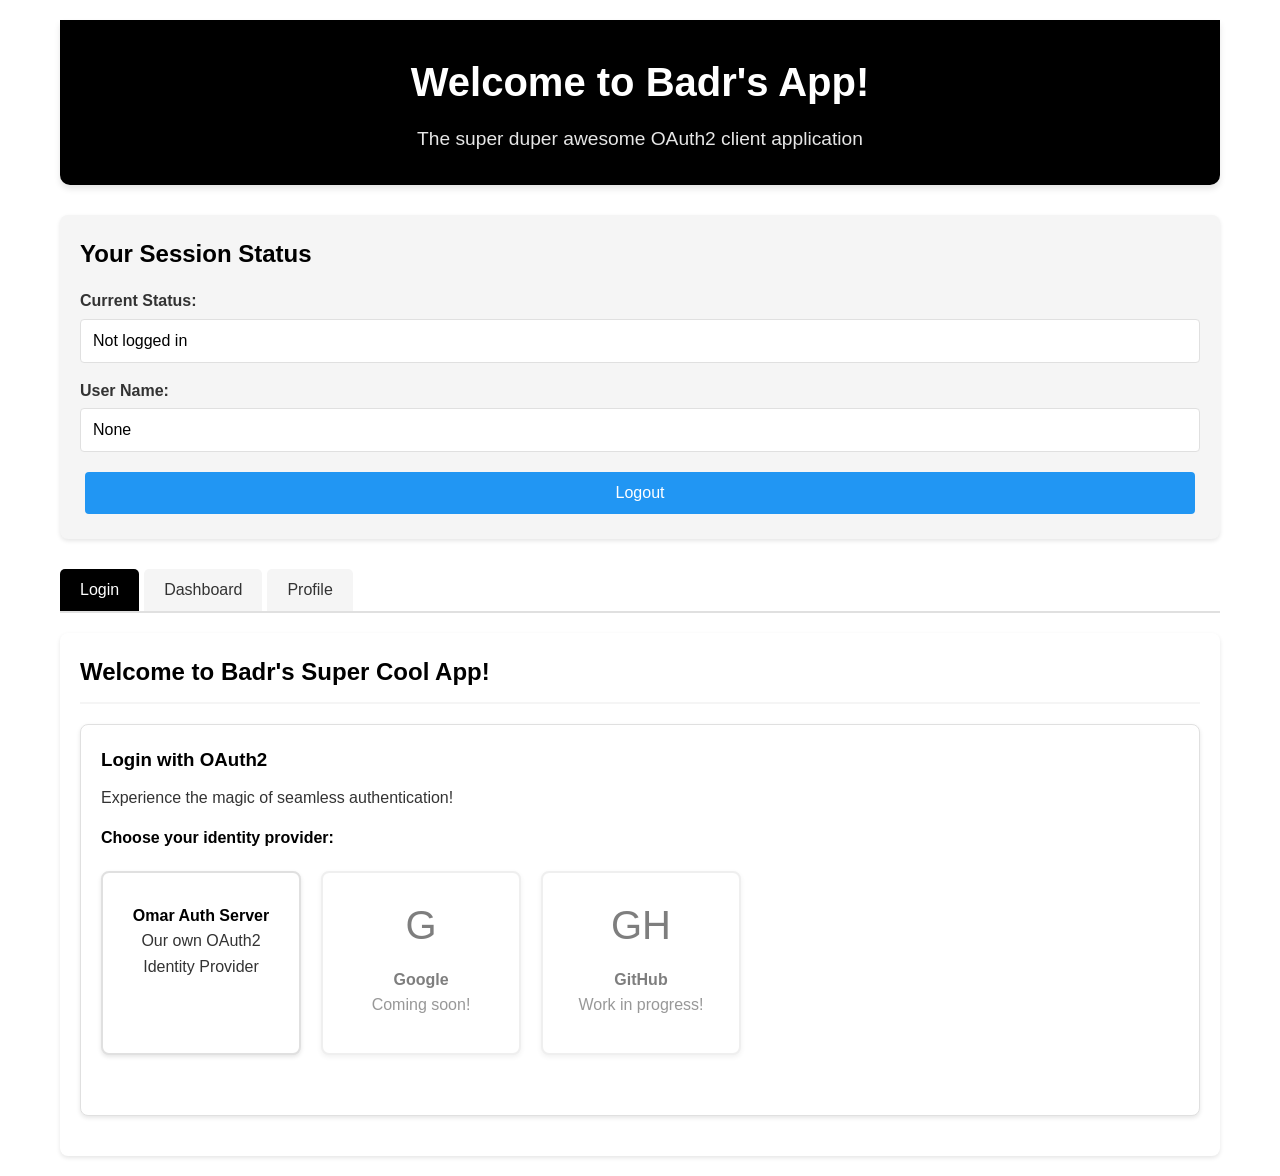
==== commit 9933cbeb: "final version" ====
--- a/frontend/badr_client_app.html
+++ b/frontend/badr_client_app.html
@@ -3,102 +3,379 @@
 <head>
     <meta charset="UTF-8">
     <meta name="viewport" content="width=device-width, initial-scale=1.0">
-    <title>Client Application (Badr)</title>
+    <title>Badr Client App</title>
     <link rel="stylesheet" href="styles.css">
     <style>
-        body { 
-            background-color: #000; 
-            color: #fff;
-            font-family: Arial, sans-serif;
-        }
-        header { 
-            background: #111; 
+        /* Clean Black and White Theme with Blue Accent */
+        :root {
+            --primary-black: #000000;
+            --secondary-black: #333333;
+            --light-gray: #f5f5f5;
+            --medium-gray: #e0e0e0;
+            --white: #ffffff;
+            --accent-blue: #2196F3;
+            --accent-blue-hover: #1976D2;
+            --success-green: #4CAF50;
+            --error-red: #f44336;
+        }
+
+        * {
+            margin: 0;
+            padding: 0;
+            box-sizing: border-box;
+        }
+
+        body {
+            font-family: 'Segoe UI', Tahoma, Geneva, Verdana, sans-serif;
+            background-color: var(--white);
+            color: var(--primary-black);
+            line-height: 1.6;
+        }
+
+        .container {
+            max-width: 1200px;
+            margin: 0 auto;
+            padding: 20px;
+        }
+
+        header {
+            text-align: center;
+            margin-bottom: 30px;
+            padding: 30px 20px;
+            background-color: var(--primary-black);
+            color: var(--white);
+            border-radius: 0 0 10px 10px;
+        }
+
+        header h1 {
+            font-size: 2.5rem;
+            margin-bottom: 10px;
+        }
+
+        header p {
+            font-size: 1.2rem;
+            opacity: 0.9;
+        }
+
+        .card {
+            background-color: var(--white);
+            border: 1px solid var(--medium-gray);
+            border-radius: 8px;
+            padding: 20px;
+            margin-bottom: 20px;
+            box-shadow: 0 2px 4px rgba(0, 0, 0, 0.1);
+        }
+
+        .card:hover {
+            box-shadow: 0 4px 8px rgba(0, 0, 0, 0.15);
+        }
+
+        .token-section {
+            background-color: var(--light-gray);
+            padding: 20px;
+            border-radius: 8px;
+            margin-bottom: 30px;
+        }
+
+        .token-section h2 {
+            margin-bottom: 15px;
+            color: var(--primary-black);
+        }
+
+        .token-inputs {
+            display: flex;
+            flex-direction: column;
+            gap: 15px;
+        }
+
+        .token-inputs div {
+            display: flex;
+            flex-direction: column;
+            gap: 5px;
+        }
+
+        .token-inputs label {
+            font-weight: bold;
+            color: var(--secondary-black);
+        }
+
+        .token-inputs input {
+            padding: 12px;
+            border: 1px solid var(--medium-gray);
+            border-radius: 4px;
+            font-size: 16px;
+            background-color: var(--white);
+            color: var(--primary-black);
+        }
+
+        .token-inputs input:focus {
+            outline: none;
+            border-color: var(--accent-blue);
+            box-shadow: 0 0 0 2px rgba(33, 150, 243, 0.2);
+        }
+
+        /* Tabs */
+        .tabs {
+            display: flex;
+            gap: 5px;
+            margin-bottom: 20px;
+            border-bottom: 2px solid var(--medium-gray);
+        }
+
+        .tab-button {
+            padding: 12px 20px;
+            background-color: var(--light-gray);
+            border: none;
+            border-radius: 5px 5px 0 0;
+            cursor: pointer;
+            font-size: 16px;
+            font-weight: 500;
+            transition: all 0.3s ease;
+            color: var(--secondary-black);
+        }
+
+        .tab-button.active {
+            background-color: var(--primary-black);
+            color: var(--white);
+        }
+
+        .tab-button:hover:not(.active) {
+            background-color: var(--medium-gray);
+        }
+
+        /* Tab Content */
+        .tab-content {
+            background-color: var(--white);
+            border-radius: 8px;
+            box-shadow: 0 2px 4px rgba(0, 0, 0, 0.1);
+            overflow: hidden;
+        }
+
+        .tab-pane {
+            display: none;
+            padding: 20px;
+        }
+
+        .tab-pane.active {
+            display: block;
+        }
+
+        .tab-pane h2 {
+            margin-bottom: 20px;
+            color: var(--primary-black);
+            padding-bottom: 10px;
+            border-bottom: 2px solid var(--light-gray);
+        }
+
+        /* Provider Selection */
+        .provider-selection {
+            margin: 20px 0;
+        }
+
+        .provider-selection h4 {
+            margin-bottom: 15px;
+            color: var(--secondary-black);
+        }
+
+        .provider-options {
+            display: flex;
+            gap: 20px;
+            flex-wrap: wrap;
+            margin: 20px 0;
+        }
+
+        .provider-option {
+            cursor: pointer;
             padding: 20px;
             text-align: center;
-            border-radius: 0 0 20px 20px;
-            border-bottom: 2px solid #333;
-        }
-        .card { 
-            border-left: 5px solid #333; 
-            box-shadow: 0 4px 8px rgba(0,0,0,0.5);
-            border-radius: 10px;
-            background: #111;
-        }
-        
-        /* Provider option hover effect */
+            border: 2px solid var(--medium-gray);
+            border-radius: 8px;
+            width: 200px;
+            transition: all 0.3s ease;
+        }
+
         .provider-option:hover {
-            border-color: #444;
-            box-shadow: 0 6px 12px rgba(0,0,0,0.7);
-        }
-        
-        /* Disabled provider styling */
+            border-color: var(--accent-blue);
+            box-shadow: 0 4px 8px rgba(0, 0, 0, 0.1);
+        }
+
+        .provider-option.selected {
+            border-color: var(--accent-blue);
+            background-color: rgba(33, 150, 243, 0.05);
+        }
+
         .provider-option.disabled {
             cursor: not-allowed;
-        }
-        
-        /* Selected provider styling */
-        .provider-option.selected {
-            border-color: #555;
-            background-color: #222;
-        }
-        
-        /* Button hover effects */
+            opacity: 0.5;
+        }
+
+        .provider-option.disabled:hover {
+            border-color: var(--medium-gray);
+            box-shadow: none;
+        }
+
+        .provider-icon {
+            font-size: 40px;
+            margin-bottom: 10px;
+        }
+
+        /* Buttons */
+        .api-btn {
+            padding: 12px 24px;
+            background-color: var(--accent-blue);
+            color: var(--white);
+            border: none;
+            border-radius: 4px;
+            cursor: pointer;
+            font-size: 16px;
+            font-weight: 500;
+            transition: background-color 0.3s ease;
+            margin: 5px;
+            display: inline-block;
+        }
+
         .api-btn:hover:not(:disabled) {
-            opacity: 0.9;
-        }
-        
-        /* Result message styling */
-        .result.success {
-            background: #222;
-            border: 1px solid #333;
-            color: #fff;
-            border-radius: 8px;
-        }
-        
-        .result.error {
-            background: #222;
-            border: 1px solid #333;
-            color: #fff;
-            border-radius: 8px;
-        }
-        
-        .result.info {
-            background: #222;
-            border: 1px solid #333;
-            color: #fff;
-            border-radius: 8px;
-        }
-        
-        .welcome-message {
-            background: #111;
+            background-color: var(--accent-blue-hover);
+        }
+
+        .api-btn:disabled {
+            background-color: var(--medium-gray);
+            cursor: not-allowed;
+        }
+
+        .api-btn.secondary {
+            background-color: var(--secondary-black);
+        }
+
+        .api-btn.secondary:hover:not(:disabled) {
+            background-color: var(--primary-black);
+        }
+
+        /* Results */
+        .result-message {
             padding: 15px;
-            border-radius: 10px;
+            border-radius: 4px;
             margin: 15px 0;
             text-align: center;
-            border: 1px solid #333;
+            display: none;
         }
         
-        input, select {
-            background: #000;
-            color: #fff;
-            border: 1px solid #333;
+        /* OAuth Login Container */
+        .oauth-login-container {
+            display: none;
+            text-align: center;
+        }
+
+        .result-message.success {
+            background-color: rgba(76, 175, 80, 0.1);
+            border: 1px solid var(--success-green);
+            color: var(--success-green);
+        }
+
+        .result-message.error {
+            background-color: rgba(244, 67, 54, 0.1);
+            border: 1px solid var(--error-red);
+            color: var(--error-red);
+        }
+
+        .result-message.info {
+            background-color: rgba(33, 150, 243, 0.1);
+            border: 1px solid var(--accent-blue);
+            color: var(--accent-blue);
         }
         
-        input:focus {
-            border-color: #555;
+        .result-message.centered {
+            text-align: center;
+        }
+
+        /* Button Groups */
+        .button-group {
+            margin: 20px 0;
+        }
+        
+        /* Forms */
+        .form-group {
+            display: flex;
+            flex-direction: column;
+            gap: 10px;
+            margin-bottom: 15px;
+        }
+
+        .form-group input {
+            padding: 12px;
+            border: 1px solid var(--medium-gray);
+            border-radius: 4px;
+            font-size: 16px;
+        }
+
+        .form-group input:focus {
             outline: none;
+            border-color: var(--accent-blue);
+            box-shadow: 0 0 0 2px rgba(33, 150, 243, 0.2);
+        }
+
+        /* Footer */
+        footer {
+            text-align: center;
+            margin-top: 30px;
+            padding: 20px;
+            color: var(--secondary-black);
+            font-size: 0.9rem;
+            border-top: 1px solid var(--medium-gray);
+        }
+
+        /* Responsive */
+        @media (max-width: 768px) {
+            .container {
+                padding: 10px;
+            }
+            
+            header h1 {
+                font-size: 2rem;
+            }
+            
+            .tabs {
+                flex-direction: column;
+            }
+            
+            .tab-button {
+                border-radius: 4px;
+                text-align: left;
+            }
+            
+            .provider-options {
+                flex-direction: column;
+                align-items: center;
+            }
+            
+            .provider-option {
+                width: 100%;
+                max-width: 300px;
+            }
         }
     </style>
 </head>
 <body>
+    <!-- Configuration Section -->
+    <script>
+        // Configuration - In a real application, these would be loaded from environment variables
+        const CONFIG = {
+            AUTH_SERVER_URL: window.location.protocol + '//' + window.location.hostname + ':3000',
+            RESOURCE_SERVER_URL: window.location.protocol + '//' + window.location.hostname + ':5000',
+            CLIENT_REDIRECT_URI: window.location.protocol + '//' + window.location.hostname + ':8080/badr_client_app.html',
+            CLIENT_ID: 'badr_app',
+            CLIENT_SECRET: 'secret123'  // Updated to match database
+        };
+    </script>
+    
     <div class="container">
         <header>
-            <h1>👋 Welcome to Badr's App!</h1>
+            <h1>Welcome to Badr's App!</h1>
             <p>The super duper awesome OAuth2 client application</p>
         </header>
 
         <div class="token-section">
-            <h2>📊 Your Session Status</h2>
+            <h2>Your Session Status</h2>
             <div class="token-inputs">
                 <div>
                     <label for="sessionStatus">Current Status:</label>
@@ -108,7 +385,7 @@
                     <label for="userName">User Name:</label>
                     <input type="text" id="userName" value="None" readonly>
                 </div>
-                <button id="logoutBtn" onclick="logout()">🚪 Logout</button>
+                <button id="logoutBtn" class="api-btn" onclick="logout()">Logout</button>
             </div>
         </div>
 
@@ -121,163 +398,112 @@
         <div class="tab-content">
             <!-- Login Tab -->
             <div id="login" class="tab-pane active">
-                <h2>🎉 Welcome to Badr's Super Cool App!</h2>
+                <h2>Welcome to Badr's Super Cool App!</h2>
                 
                 <div class="endpoint-card card">
-                    <h3>🔐 Login with OAuth2</h3>
-                    <p>Secure third-party authentication (but don't worry, it's easy!)</p>
-                    
-                    <!-- Improved Provider selection UI with better design -->
+                    <h3>Login with OAuth2</h3>
+                    <p>Experience the magic of seamless authentication!</p>
+                    
                     <div id="provider-selection">
-                        <div style="text-align: center; margin-bottom: 20px;">
-                            <h4>🤔 Which login method do you prefer?</h4>
-                            <p style="color: #aaa; margin-bottom: 25px;">Pick one of these fancy options below!</p>
-                        </div>
-                        
-                        <div style="display: flex; flex-direction: column; gap: 15px; margin: 20px 0;">
-                            <!-- Omar Auth Server option with improved styling -->
-                            <div class="provider-option" onclick="selectProvider('omar')" style="border: 1px solid #333; border-radius: 10px; padding: 15px; cursor: pointer;">
-                                <div style="display: flex; align-items: center;">
-                                    <div style="width: 40px; height: 40px; background: #222; border-radius: 50%; display: flex; align-items: center; justify-content: center; margin-right: 15px; border: 1px solid #444;">
-                                        <span style="color: white; font-weight: bold;">O</span>
-                                    </div>
-                                    <div>
-                                        <div style="font-weight: bold; font-size: 16px;">Omar Auth Server</div>
-                                        <div style="font-size: 13px; color: #aaa;">Our built-in authentication system</div>
-                                    </div>
-                                </div>
+                        <h4>Choose your identity provider:</h4>
+                        <div class="provider-options">
+                            <div class="provider-option card" onclick="selectProvider('omar', this)">
+                                <div class="provider-icon"></div>
+                                <h4>Omar Auth Server</h4>
+                                <p>Our own OAuth2 Identity Provider</p>
                             </div>
                             
-                            <!-- Google option with improved styling -->
-                            <div class="provider-option disabled" style="border: 1px solid #333; border-radius: 10px; padding: 15px; opacity: 0.6;">
-                                <div style="display: flex; align-items: center;">
-                                    <div style="width: 40px; height: 40px; background: #222; border-radius: 50%; display: flex; align-items: center; justify-content: center; margin-right: 15px; border: 1px solid #444;">
-                                        <span style="color: white; font-weight: bold;">G</span>
-                                    </div>
-                                    <div>
-                                        <div style="font-weight: bold; font-size: 16px;">Google</div>
-                                        <div style="font-size: 13px; color: #aaa;">Sign in with your Google account</div>
-                                    </div>
-                                    <div style="margin-left: auto; background: #222; color: #fff; padding: 3px 8px; border-radius: 10px; font-size: 12px; font-weight: bold; border: 1px solid #444;">
-                                        Coming Soon
-                                    </div>
-                                </div>
+                            <div class="provider-option card disabled">
+                                <div class="provider-icon">G</div>
+                                <h4>Google</h4>
+                                <p>Coming soon!</p>
                             </div>
                             
-                            <!-- GitHub option with improved styling -->
-                            <div class="provider-option disabled" style="border: 1px solid #333; border-radius: 10px; padding: 15px; opacity: 0.6;">
-                                <div style="display: flex; align-items: center;">
-                                    <div style="width: 40px; height: 40px; background: #222; border-radius: 50%; display: flex; align-items: center; justify-content: center; margin-right: 15px; border: 1px solid #444;">
-                                        <span style="color: white; font-weight: bold;">GH</span>
-                                    </div>
-                                    <div>
-                                        <div style="font-weight: bold; font-size: 16px;">GitHub</div>
-                                        <div style="font-size: 13px; color: #aaa;">Sign in with your GitHub account</div>
-                                    </div>
-                                    <div style="margin-left: auto; background: #222; color: #fff; padding: 3px 8px; border-radius: 10px; font-size: 12px; font-weight: bold; border: 1px solid #444;">
-                                        Coming Soon
-                                    </div>
-                                </div>
+                            <div class="provider-option card disabled">
+                                <div class="provider-icon">GH</div>
+                                <h4>GitHub</h4>
+                                <p>Work in progress!</p>
                             </div>
                         </div>
                         
-                        <div class="result" id="provider-result" style="margin-top: 15px;"></div>
+                        <div id="provider-result"></div>
                     </div>
                     
-                    <!-- Improved login confirmation UI -->
-                    <div id="oauth-login-container" style="display: none; text-align: center;">
-                        <div style="background: #222; border-radius: 10px; padding: 20px; margin: 20px 0; border: 1px solid #333;">
-                            <h4 style="margin-top: 0;">🚀 Ready to Login?</h4>
-                            <p style="color: #aaa;">You've selected <span id="selected-provider-name" style="font-weight: bold;">Omar Auth Server</span></p>
-                            <p style="font-size: 14px; color: #888;">We'll take you to the authentication page now!</p>
-                        </div>
-                        
-                        <div style="display: flex; justify-content: center; gap: 10px; margin-top: 20px;">
-                            <button class="api-btn" onclick="initiateOAuthFlow()" id="loginButton" style="padding: 12px 25px;">🎉 Let's Go!</button>
-                            <button class="api-btn" onclick="showProviderSelection()" style="background: #333; padding: 12px 25px;">👈 Change My Mind</button>
-                        </div>
+                    <div id="oauth-login-container" class="oauth-login-container">
+                        <h4>Ready to log in with Omar Auth Server!</h4>
+                        <p id="selected-provider-name">Omar Auth Server</p>
+                        <button id="loginButton" class="api-btn" onclick="initiateOAuthFlow()">
+                            Let's Go!
+                        </button>
+                        <div id="login-result"></div>
+                        <button class="api-btn secondary" onclick="resetProviderSelection()">
+                            ← Change Provider
+                        </button>
                     </div>
-                    
-                    <div class="result" id="login-result"></div>
                 </div>
             </div>
 
             <!-- Dashboard Tab -->
             <div id="dashboard" class="tab-pane">
-                <h2>🏠 Your Super Awesome Dashboard</h2>
+                <h2>Your Dashboard</h2>
                 
                 <div class="endpoint-card card">
-                    <h3>📦 Your Orders</h3>
-                    <p>Check out all the cool stuff you've ordered!</p>
-                    <button class="api-btn" onclick="loadOrders()">📋 Load My Orders</button>
-                    <div class="result" id="orders-result"></div>
+                    <h3>Orders Management</h3>
+                    <p>View and manage your orders</p>
+                    
+                    <div class="button-group">
+                        <button class="api-btn" onclick="getOrders()">Get My Orders</button>
+                        <button class="api-btn" onclick="createOrder()">Create New Order</button>
+                    </div>
+                    
+                    <div id="orders-result" class="result-message"></div>
                 </div>
-
+                
                 <div class="endpoint-card card">
-                    <h3>🛒 Create New Order</h3>
-                    <p>Want to buy something new? Go ahead!</p>
-                    <div class="form-group">
-                        <input type="text" id="productName" placeholder="What do you want to buy? 🤔">
-                        <input type="number" id="productAmount" placeholder="How much does it cost? 💰" step="0.01">
-                        <button class="api-btn" onclick="createOrder()">➕ Create Order</button>
+                    <h3>Admin Panel</h3>
+                    <p>Administrative functions (requires admin role)</p>
+                    
+                    <div class="button-group">
+                        <button class="api-btn" onclick="getAdminStats()">Get Stats</button>
+                        <button class="api-btn" onclick="getAdminUsers()">Get Users</button>
                     </div>
-                    <div class="result" id="create-order-result"></div>
+                    
+                    <div id="admin-result" class="result-message"></div>
                 </div>
             </div>
 
             <!-- Profile Tab -->
             <div id="profile" class="tab-pane">
-                <h2>👤 All About You!</h2>
+                <h2>Your Profile</h2>
                 
                 <div class="endpoint-card card">
-                    <h3>🕵️ Profile Information</h3>
-                    <p>Let's see what we know about you!</p>
-                    <button class="api-btn" onclick="loadProfile()">📖 Load My Profile</button>
-                    <div class="result" id="profile-result"></div>
+                    <h3>User Information</h3>
+                    <p>Your personal information from the token</p>
+                    
+                    <div class="button-group">
+                        <button class="api-btn" onclick="getUserInfo()">Get My Info</button>
+                    </div>
+                    
+                    <div id="profile-result" class="result-message"></div>
+                </div>
+                
+                <div class="endpoint-card card">
+                    <h3>Public Endpoint</h3>
+                    <p>Accessible without authentication</p>
+                    
+                    <div class="button-group">
+                        <button class="api-btn" onclick="getPublicInfo()">Get Public Info</button>
+                    </div>
+                    
+                    <div id="public-result" class="result-message"></div>
                 </div>
             </div>
         </div>
-
-        <footer>
-            <p>💖 Made with love by Badr's App - OAuth2 Consumer Extraordinaire! 💖</p>
-        </footer>
     </div>
 
     <script>
-        // Check for OAuth2 callback on page load
-        window.onload = function() {
-            const urlParams = new URLSearchParams(window.location.search);
-            const code = urlParams.get('code');
-            const state = urlParams.get('state');
-            const error = urlParams.get('error');
-            
-            if (error) {
-                // Handle OAuth2 error with user-friendly message
-                let errorMessage = "Authentication failed";
-                if (error === 'access_denied') {
-                    errorMessage = "Access denied. You cancelled the authentication request.";
-                } else {
-                    errorMessage = `Authentication error: ${error}`;
-                }
-                
-                displayError({ message: "😢 " + errorMessage + " But don't worry, these things happen! Try again?" }, 'login-result');
-                // Show provider selection
-                showProviderSelection();
-            } else if (code) {
-                // We've been redirected back from the authorization server
-                document.getElementById('login-result').innerHTML = '<div style="padding: 15px; background: #222; border-radius: 5px; color: #fff; border: 1px solid #333; text-align: center;">🔄 Welcome back! Just a moment while we finish logging you in... 🎉</div>';
-                handleOAuth2Callback(code, state);
-            } else {
-                // Check if we have a stored session
-                checkStoredSession();
-                // Show provider selection by default
-                showProviderSelection();
-            }
-        };
-
-        // DOM Elements
+        // Tab switching functionality
         document.addEventListener('DOMContentLoaded', function() {
-            // Tab functionality
             const tabButtons = document.querySelectorAll('.tab-button');
             const tabPanes = document.querySelectorAll('.tab-pane');
             
@@ -285,31 +511,56 @@
                 button.addEventListener('click', () => {
                     const tabId = button.getAttribute('data-tab');
                     
+                    // Remove active class from all buttons and panes
                     tabButtons.forEach(btn => btn.classList.remove('active'));
                     tabPanes.forEach(pane => pane.classList.remove('active'));
                     
+                    // Add active class to clicked button and corresponding pane
                     button.classList.add('active');
                     document.getElementById(tabId).classList.add('active');
                 });
             });
+            
+            // Check for stored session on load
+            checkStoredSession();
+            
+            // Parse URL parameters for OAuth2 callback
+            const urlParams = new URLSearchParams(window.location.search);
+            const code = urlParams.get('code');
+            const state = urlParams.get('state');
+            
+            if (code && state) {
+                // Handle OAuth2 callback
+                handleOAuth2Callback(code, state);
+                
+                // Clear URL parameters
+                window.history.replaceState({}, document.title, window.location.pathname);
+            }
         });
 
-        // Show provider selection
-        function showProviderSelection() {
-            document.getElementById('provider-selection').style.display = 'block';
-            document.getElementById('oauth-login-container').style.display = 'none';
-            document.getElementById('provider-result').innerHTML = '';
-        }
-
-        // Select OAuth provider
-        function selectProvider(provider) {
+        // Reset provider selection
+        function resetProviderSelection() {
             // Remove selected class from all providers
             const providers = document.querySelectorAll('.provider-option');
             providers.forEach(p => p.classList.remove('selected'));
             
+            // Hide login container and show provider selection
+            document.getElementById('oauth-login-container').style.display = 'none';
+            document.getElementById('provider-selection').style.display = 'block';
+            document.getElementById('provider-result').innerHTML = '';
+        }
+
+        // Select OAuth provider
+        function selectProvider(provider, element) {
+            // Remove selected class from all providers
+            const providers = document.querySelectorAll('.provider-option');
+            providers.forEach(p => p.classList.remove('selected'));
+            
             if (provider === 'omar') {
                 // Add selected class to the clicked provider
-                event.currentTarget.classList.add('selected');
+                if (element) {
+                    element.classList.add('selected');
+                }
                 
                 // Store selected provider
                 sessionStorage.setItem('oauth2_provider', 'omar');
@@ -318,15 +569,15 @@
                 document.getElementById('selected-provider-name').textContent = 'Omar Auth Server';
                 
                 // Show success message
-                document.getElementById('provider-result').innerHTML = '<div style="padding: 10px; background: #222; border-radius: 5px; color: #fff; border: 1px solid #333;">✅ Awesome choice! Omar Auth Server selected. You\'re one step closer to fun! 🎉</div>';
+                document.getElementById('provider-result').innerHTML = '<div class="result-message success">Awesome choice! Omar Auth Server selected. You\'re one step closer to fun!</div>';
                 
                 // Hide provider selection and show login button
                 document.getElementById('provider-selection').style.display = 'none';
                 document.getElementById('oauth-login-container').style.display = 'block';
             } else if (provider === 'google' || provider === 'github') {
-                document.getElementById('provider-result').innerHTML = '<div style="padding: 10px; background: #222; border-radius: 5px; color: #fff; border: 1px solid #333;">⚠️ Oh no! This provider isn\'t ready yet. But we\'re working on it! 🛠️</div>';
+                document.getElementById('provider-result').innerHTML = '<div class="result-message error">Oh no! This provider isn\'t ready yet. But we\'re working on it!</div>';
             } else {
-                document.getElementById('provider-result').innerHTML = '<div style="padding: 10px; background: #222; border-radius: 5px; color: #fff; border: 1px solid #333;">❌ Oops! That\'s not a valid provider. Try again! 🤔</div>';
+                document.getElementById('provider-result').innerHTML = '<div class="result-message error">Oops! That\'s not a valid provider. Try again!</div>';
             }
         }
 
@@ -334,12 +585,12 @@
         function initiateOAuthFlow() {
             const loginButton = document.getElementById('loginButton');
             loginButton.disabled = true;
-            loginButton.textContent = 'Hold on tight! 🎢';
+            loginButton.textContent = 'Hold on tight!';
             loginButton.style.opacity = '0.7';
             
             // Show a loading message
             const loginResult = document.getElementById('login-result');
-            loginResult.innerHTML = '<div style="padding: 15px; background: #222; border-radius: 5px; color: #fff; border: 1px solid #333; text-align: center;">🔄 Getting everything ready for your login adventure... Off we go! 🚀</div>';
+            loginResult.innerHTML = '<div class="result-message info centered">Getting everything ready for your login adventure... Off we go!</div>';
             
             // Get selected provider
             const provider = sessionStorage.getItem('oauth2_provider');
@@ -349,42 +600,45 @@
             sessionStorage.setItem('oauth2_state', state);
             
             // Set up redirect URI
-            const redirectUri = encodeURIComponent('http://localhost:8080/badr_client_app.html');
+            const redirectUri = CONFIG.CLIENT_REDIRECT_URI;
             
             let authUrl;
             if (provider === 'omar') {
                 // Redirect to Omar's authorization server
-                authUrl = `http://localhost:3000/authorize?response_type=code&client_id=badr_app&redirect_uri=${redirectUri}&scope=profile%20read:orders%20write:orders&state=${state}`;
+                authUrl = `${CONFIG.AUTH_SERVER_URL}/authorize?response_type=code&client_id=${CONFIG.CLIENT_ID}&redirect_uri=${encodeURIComponent(redirectUri)}&scope=profile%20read:orders%20write:orders&state=${state}`;
             } else {
                 // Default to Omar for any other case
-                authUrl = `http://localhost:3000/authorize?response_type=code&client_id=badr_app&redirect_uri=${redirectUri}&scope=profile%20read:orders%20write:orders&state=${state}`;
-            }
-            
-            // Add a slight delay to show the loading message
-            setTimeout(() => {
-                window.location.href = authUrl;
-            }, 2000);
+                authUrl = `${CONFIG.AUTH_SERVER_URL}/authorize?response_type=code&client_id=${CONFIG.CLIENT_ID}&redirect_uri=${encodeURIComponent(redirectUri)}&scope=profile%20read:orders%20write:orders&state=${state}`;
+            }
+            
+            // Redirect immediately to the authorization server
+            window.location.href = authUrl;
         }
 
         // Handle OAuth2 callback
         function handleOAuth2Callback(code, state) {
-            // Verify state parameter
-            const storedState = sessionStorage.getItem('oauth2_state');
-            if (state !== storedState) {
-                displayError({ message: "🚨 Security alert! State parameter doesn't match. This might be a sneaky attack! 🛡️" }, 'login-result');
-                return;
-            }
-            
-            // Exchange authorization code for tokens
-            exchangeCodeForTokens(code);
+            try {
+                // Verify state parameter
+                const storedState = sessionStorage.getItem('oauth2_state');
+                if (state !== storedState) {
+                    displayError({ message: "Security alert! State parameter doesn't match. This might be a sneaky attack!" }, 'login-result');
+                    return;
+                }
+                
+                // Exchange authorization code for tokens
+                exchangeCodeForTokens(code);
+            } catch (error) {
+                console.error('Error handling OAuth2 callback:', error);
+                displayError({ message: "An error occurred during authentication. Please try again." }, 'login-result');
+            }
         }
 
         // Exchange authorization code for tokens
         function exchangeCodeForTokens(code) {
-            displayInfo({ message: "🔑 Magic time! Exchanging your special code for shiny tokens... ✨" }, 'login-result');
+            displayInfo({ message: "Magic time! Exchanging your special code for shiny tokens..." }, 'login-result');
             
             // Call the real token endpoint
-            fetch('http://localhost:3000/token', {
+            fetch(`${CONFIG.AUTH_SERVER_URL}/token`, {
                 method: 'POST',
                 headers: {
                     'Content-Type': 'application/x-www-form-urlencoded'
@@ -392,15 +646,26 @@
                 body: new URLSearchParams({
                     grant_type: 'authorization_code',
                     code: code,
-                    redirect_uri: 'http://localhost:8080/badr_client_app.html',
-                    client_id: 'badr_app'
+                    redirect_uri: CONFIG.CLIENT_REDIRECT_URI,
+                    client_id: CONFIG.CLIENT_ID,
+                    client_secret: CONFIG.CLIENT_SECRET  // Updated to use config
                 })
             })
-            .then(response => response.json())
+            .then(response => {
+                if (!response.ok) {
+                    throw new Error(`HTTP error! status: ${response.status}`);
+                }
+                return response.json();
+            })
             .then(data => {
                 if (data.access_token) {
-                    // Store real tokens
+                    // Store real tokens with expiration time
+                    const now = new Date();
+                    const accessTokenExpiry = new Date(now.getTime() + (data.expires_in * 1000));
+                    
                     localStorage.setItem('accessToken', data.access_token);
+                    localStorage.setItem('accessTokenExpiry', accessTokenExpiry.toISOString());
+                    
                     if (data.refresh_token) {
                         localStorage.setItem('refreshToken', data.refresh_token);
                     }
@@ -411,7 +676,7 @@
                     
                     // Show success message
                     displayResult({
-                        message: "🎉 Hooray! You're now logged in and ready for adventures!",
+                        message: "Hooray! You're now logged in and ready for adventures!",
                         access_token: data.access_token.substring(0, 20) + "...",
                         refresh_token: data.refresh_token ? data.refresh_token.substring(0, 20) + "..." : "Not provided"
                     }, 'login-result');
@@ -419,12 +684,99 @@
                     // Switch to dashboard tab
                     switchTab('dashboard');
                 } else {
-                    displayError({ message: "😱 Oh no! Token exchange failed: " + JSON.stringify(data) }, 'login-result');
+                    displayError({ message: "Oh no! Token exchange failed: " + JSON.stringify(data) }, 'login-result');
                 }
             })
             .catch(error => {
-                displayError({ message: "🔌 Network error during token exchange: " + error.toString() }, 'login-result');
+                console.error('Token exchange error:', error);
+                displayError({ message: "Network error during token exchange: " + error.toString() }, 'login-result');
             });
+        }
+
+        // Check if access token is expired
+        function isAccessTokenExpired() {
+            const expiry = localStorage.getItem('accessTokenExpiry');
+            if (!expiry) return true;
+            
+            const expiryDate = new Date(expiry);
+            const now = new Date();
+            
+            return now >= expiryDate;
+        }
+
+        // Refresh access token using refresh token
+        function refreshAccessToken() {
+            const refreshToken = localStorage.getItem('refreshToken');
+            if (!refreshToken) {
+                return Promise.reject(new Error('No refresh token available'));
+            }
+            
+            return fetch(`${CONFIG.AUTH_SERVER_URL}/token`, {
+                method: 'POST',
+                headers: {
+                    'Content-Type': 'application/x-www-form-urlencoded'
+                },
+                body: new URLSearchParams({
+                    grant_type: 'refresh_token',
+                    refresh_token: refreshToken,
+                    client_id: CONFIG.CLIENT_ID,
+                    client_secret: 'e2a8d3f7c9d5b1a4e6f8c2d7a9b3e5f1'  // In production, this should be stored securely
+                })
+            })
+            .then(response => {
+                if (!response.ok) {
+                    throw new Error(`HTTP error! status: ${response.status}`);
+                }
+                return response.json();
+            })
+            .then(data => {
+                if (data.access_token) {
+                    // Store new access token with expiration time
+                    const now = new Date();
+                    const accessTokenExpiry = new Date(now.getTime() + (data.expires_in * 1000));
+                    
+                    localStorage.setItem('accessToken', data.access_token);
+                    localStorage.setItem('accessTokenExpiry', accessTokenExpiry.toISOString());
+                    
+                    // If a new refresh token is provided, store it
+                    if (data.refresh_token) {
+                        localStorage.setItem('refreshToken', data.refresh_token);
+                    }
+                    
+                    return data.access_token;
+                } else {
+                    throw new Error('Failed to refresh token: ' + JSON.stringify(data));
+                }
+            })
+            .catch(error => {
+                console.error('Refresh token error:', error);
+                throw error;
+            });
+        }
+
+        // Get access token, refreshing if necessary
+        async function getAccessToken() {
+            // Check if we have an access token
+            const accessToken = localStorage.getItem('accessToken');
+            if (!accessToken) {
+                throw new Error('No access token available');
+            }
+            
+            // Check if token is expired
+            if (isAccessTokenExpired()) {
+                // Try to refresh the token
+                try {
+                    return await refreshAccessToken();
+                } catch (error) {
+                    // If refresh fails, clear tokens and throw error
+                    localStorage.removeItem('accessToken');
+                    localStorage.removeItem('accessTokenExpiry');
+                    localStorage.removeItem('refreshToken');
+                    throw new Error('Token expired and refresh failed: ' + error.message);
+                }
+            }
+            
+            return accessToken;
         }
 
         // Check for stored session
@@ -436,7 +788,7 @@
                 switchTab('dashboard');
                 
                 // Show welcome message
-                document.getElementById('login-result').innerHTML = '<div style="padding: 15px; background: #222; border-radius: 5px; color: #fff; border: 1px solid #333; text-align: center;">👋 Welcome back, friend! You\'re already logged in. Ready for some fun? 🎉</div>';
+                document.getElementById('login-result').innerHTML = '<div class="result-message success centered">Welcome back, friend! You\'re already logged in. Ready for some fun?</div>';
             }
         }
 
@@ -450,159 +802,203 @@
             document.getElementById('sessionStatus').value = 'Not logged in';
             document.getElementById('userName').value = 'None';
             
-            // Clear results
-            document.getElementById('login-result').innerHTML = '';
-            document.getElementById('orders-result').innerHTML = '';
-            document.getElementById('profile-result').innerHTML = '';
-            document.getElementById('create-order-result').innerHTML = '';
-            
+            // Reset provider selection
+            resetProviderSelection();
+            
+            // Switch to login tab
             switchTab('login');
             
-            // Show logout confirmation
-            document.getElementById('login-result').innerHTML = '<div style="padding: 15px; background: #222; border-radius: 5px; color: #fff; border: 1px solid #333; text-align: center;">✅ You\'ve been successfully logged out! Come back soon! 👋</div>';
-        }
-
-        // Load orders
-        function loadOrders() {
-            const accessToken = localStorage.getItem('accessToken');
-            
-            if (!accessToken) {
-                displayError({ message: "🔐 Whoops! You need to log in first before seeing your orders!" }, 'orders-result');
-                return;
-            }
-            
-            // Make real API call to Resource Server
-            fetch('http://localhost:5000/api/orders', {
-                headers: {
-                    'Authorization': `Bearer ${accessToken}`
-                }
-            })
-            .then(response => {
-                return response.json().then(data => ({
-                    status: response.status,
-                    statusText: response.statusText,
-                    data: data
-                }));
-            })
-            .then(result => {
-                displayResult(result, 'orders-result');
+            // Show logout message
+            document.getElementById('login-result').innerHTML = '<div class="result-message info centered">You\'ve been logged out. Come back soon!</div>';
+        }
+
+        // Switch to a specific tab
+        function switchTab(tabId) {
+            // Remove active class from all buttons and panes
+            const tabButtons = document.querySelectorAll('.tab-button');
+            const tabPanes = document.querySelectorAll('.tab-pane');
+            
+            tabButtons.forEach(btn => btn.classList.remove('active'));
+            tabPanes.forEach(pane => pane.classList.remove('active'));
+            
+            // Add active class to the specified tab button and pane
+            document.querySelector(`.tab-button[data-tab="${tabId}"]`).classList.add('active');
+            document.getElementById(tabId).classList.add('active');
+        }
+
+        // Display result message
+        function displayResult(data, elementId) {
+            const element = document.getElementById(elementId);
+            element.innerHTML = `
+                <div class="result-message success">
+                    <p>${data.message}</p>
+                    ${data.access_token ? `<p><strong>Token preview:</strong> ${data.access_token}</p>` : ''}
+                    ${data.refresh_token ? `<p><strong>Refresh token preview:</strong> ${data.refresh_token}</p>` : ''}
+                </div>
+            `;
+            element.style.display = 'block';
+        }
+
+        // Display info message
+        function displayInfo(data, elementId) {
+            const element = document.getElementById(elementId);
+            element.innerHTML = `
+                <div class="result-message info">
+                    <p>${data.message}</p>
+                </div>
+            `;
+            element.style.display = 'block';
+        }
+
+        // Display error message
+        function displayError(data, elementId) {
+            const element = document.getElementById(elementId);
+            element.innerHTML = `
+                <div class="result-message error">
+                    <p>${data.message}</p>
+                </div>
+            `;
+            element.style.display = 'block';
+        }
+
+        // API Functions
+        async function getUserInfo() {
+            try {
+                const accessToken = await getAccessToken();
+                
+                displayInfo({ message: "Fetching your profile information..." }, 'profile-result');
+                
+                const response = await fetch(`${CONFIG.RESOURCE_SERVER_URL}/api/me`, {
+                    headers: {
+                        'Authorization': `Bearer ${accessToken}`
+                    }
+                });
+                
+                const data = await response.json();
+                
+                if (response.ok) {
+                    displayResult({ message: "Here's your profile information:", data: JSON.stringify(data, null, 2) }, 'profile-result');
+                } else {
+                    displayError({ message: "Failed to fetch profile: " + JSON.stringify(data) }, 'profile-result');
+                }
+            } catch (error) {
+                displayError({ message: "Failed to fetch profile: " + error.toString() }, 'profile-result');
+            }
+        }
+
+        function getPublicInfo() {
+            displayInfo({ message: "Fetching public information..." }, 'public-result');
+            
+            fetch(`${CONFIG.RESOURCE_SERVER_URL}/api/public`)
+            .then(response => response.json())
+            .then(data => {
+                displayResult({ message: "Here's some public information:", data: JSON.stringify(data, null, 2) }, 'public-result');
             })
             .catch(error => {
-                displayError({ message: "🔌 Network error: " + error.toString() }, 'orders-result');
+                displayError({ message: "Failed to fetch public info: " + error.toString() }, 'public-result');
             });
         }
 
-        // Create order
-        function createOrder() {
-            const accessToken = localStorage.getItem('accessToken');
-            
-            if (!accessToken) {
-                displayError({ message: "🔐 Hey there! Log in first before creating orders, okay?" }, 'create-order-result');
-                return;
-            }
-            
-            const product = document.getElementById('productName').value;
-            const amount = document.getElementById('productAmount').value;
-            
-            if (!product || !amount) {
-                displayError({ message: "🛒 Please tell us what you want to buy and how much it costs!" }, 'create-order-result');
-                return;
-            }
-            
-            // Make real API call to Resource Server
-            fetch('http://localhost:5000/api/orders', {
-                method: 'POST',
-                headers: {
-                    'Content-Type': 'application/json',
-                    'Authorization': `Bearer ${accessToken}`
-                },
-                body: JSON.stringify({
-                    product: product,
-                    amount: parseFloat(amount)
-                })
-            })
-            .then(response => {
-                return response.json().then(data => ({
-                    status: response.status,
-                    statusText: response.statusText,
-                    data: data
-                }));
-            })
-            .then(result => {
-                displayResult(result, 'create-order-result');
-                
-                // Clear form if successful
-                if (result.status === 201) {
-                    document.getElementById('productName').value = '';
-                    document.getElementById('productAmount').value = '';
-                }
-            })
-            .catch(error => {
-                displayError({ message: "🔌 Network error: " + error.toString() }, 'create-order-result');
-            });
-        }
-
-        // Load profile
-        function loadProfile() {
-            const accessToken = localStorage.getItem('accessToken');
-            
-            if (!accessToken) {
-                displayError({ message: "🔐 Oops! You need to be logged in to see your profile!" }, 'profile-result');
-                return;
-            }
-            
-            // Make real API call to Resource Server
-            fetch('http://localhost:5000/api/me', {
-                headers: {
-                    'Authorization': `Bearer ${accessToken}`
-                }
-            })
-            .then(response => {
-                return response.json().then(data => ({
-                    status: response.status,
-                    statusText: response.statusText,
-                    data: data
-                }));
-            })
-            .then(result => {
-                displayResult(result, 'profile-result');
-            })
-            .catch(error => {
-                displayError({ message: "🔌 Network error: " + error.toString() }, 'profile-result');
-            });
-        }
-
-        // Switch tab
-        function switchTab(tabId) {
-            const tabButtons = document.querySelectorAll('.tab-button');
-            const tabPanes = document.querySelectorAll('.tab-pane');
-            
-            tabButtons.forEach(btn => btn.classList.remove('active'));
-            tabPanes.forEach(pane => pane.classList.remove('active'));
-            
-            document.querySelector(`.tab-button[data-tab="${tabId}"]`).classList.add('active');
-            document.getElementById(tabId).classList.add('active');
-        }
-
-        // Display results
-        function displayResult(data, elementId) {
-            const element = document.getElementById(elementId);
-            element.innerHTML = '<pre>' + JSON.stringify(data, null, 2) + '</pre>';
-            element.className = 'result success';
-        }
-
-        // Display errors
-        function displayError(error, elementId) {
-            const element = document.getElementById(elementId);
-            element.innerHTML = '<pre>' + JSON.stringify(error, null, 2) + '</pre>';
-            element.className = 'result error';
-        }
-
-        // Display info
-        function displayInfo(info, elementId) {
-            const element = document.getElementById(elementId);
-            element.innerHTML = '<pre>' + JSON.stringify(info, null, 2) + '</pre>';
-            element.className = 'result info';
+        async function getOrders() {
+            try {
+                const accessToken = await getAccessToken();
+                
+                displayInfo({ message: "Fetching your orders..." }, 'orders-result');
+                
+                const response = await fetch(`${CONFIG.RESOURCE_SERVER_URL}/api/orders`, {
+                    headers: {
+                        'Authorization': `Bearer ${accessToken}`
+                    }
+                });
+                
+                const data = await response.json();
+                
+                if (response.ok) {
+                    displayResult({ message: "Here are your orders:", data: JSON.stringify(data, null, 2) }, 'orders-result');
+                } else {
+                    displayError({ message: "Failed to fetch orders: " + JSON.stringify(data) }, 'orders-result');
+                }
+            } catch (error) {
+                displayError({ message: "Failed to fetch orders: " + error.toString() }, 'orders-result');
+            }
+        }
+
+        async function createOrder() {
+            try {
+                const accessToken = await getAccessToken();
+                
+                displayInfo({ message: "Creating a new order..." }, 'orders-result');
+                
+                const response = await fetch(`${CONFIG.RESOURCE_SERVER_URL}/api/orders`, {
+                    method: 'POST',
+                    headers: {
+                        'Authorization': `Bearer ${accessToken}`,
+                        'Content-Type': 'application/json'
+                    },
+                    body: JSON.stringify({
+                        product: "Awesome Product",
+                        amount: 99.99
+                    })
+                });
+                
+                const data = await response.json();
+                
+                if (response.ok) {
+                    displayResult({ message: "Order created successfully!", data: JSON.stringify(data, null, 2) }, 'orders-result');
+                } else {
+                    displayError({ message: "Failed to create order: " + JSON.stringify(data) }, 'orders-result');
+                }
+            } catch (error) {
+                displayError({ message: "Failed to create order: " + error.toString() }, 'orders-result');
+            }
+        }
+
+        async function getAdminStats() {
+            try {
+                const accessToken = await getAccessToken();
+                
+                displayInfo({ message: "Fetching admin statistics..." }, 'admin-result');
+                
+                const response = await fetch(`${CONFIG.RESOURCE_SERVER_URL}/api/admin/stats`, {
+                    headers: {
+                        'Authorization': `Bearer ${accessToken}`
+                    }
+                });
+                
+                const data = await response.json();
+                
+                if (response.ok) {
+                    displayResult({ message: "Here are the admin statistics:", data: JSON.stringify(data, null, 2) }, 'admin-result');
+                } else {
+                    displayError({ message: "Failed to fetch admin stats: " + JSON.stringify(data) }, 'admin-result');
+                }
+            } catch (error) {
+                displayError({ message: "Failed to fetch admin stats: " + error.toString() }, 'admin-result');
+            }
+        }
+
+        async function getAdminUsers() {
+            try {
+                const accessToken = await getAccessToken();
+                
+                displayInfo({ message: "Fetching user list..." }, 'admin-result');
+                
+                const response = await fetch(`${CONFIG.RESOURCE_SERVER_URL}/api/admin/users`, {
+                    headers: {
+                        'Authorization': `Bearer ${accessToken}`
+                    }
+                });
+                
+                const data = await response.json();
+                
+                if (response.ok) {
+                    displayResult({ message: "Here's the user list:", data: JSON.stringify(data, null, 2) }, 'admin-result');
+                } else {
+                    displayError({ message: "Failed to fetch users: " + JSON.stringify(data) }, 'admin-result');
+                }
+            } catch (error) {
+                displayError({ message: "Failed to fetch users: " + error.toString() }, 'admin-result');
+            }
         }
     </script>
 </body>
--- a/frontend/styles.css
+++ b/frontend/styles.css
@@ -5,11 +5,23 @@
     box-sizing: border-box;
 }
 
+:root {
+    --primary-black: #000000;
+    --secondary-black: #333333;
+    --light-gray: #f5f5f5;
+    --medium-gray: #e0e0e0;
+    --white: #ffffff;
+    --accent-blue: #2196F3;
+    --accent-blue-hover: #1976D2;
+    --success-green: #4CAF50;
+    --error-red: #f44336;
+}
+
 body {
     font-family: 'Segoe UI', Tahoma, Geneva, Verdana, sans-serif;
     line-height: 1.6;
-    color: #333;
-    background-color: #f5f5f5;
+    color: var(--primary-black);
+    background-color: var(--white);
 }
 
 .container {
@@ -22,35 +34,35 @@
 header {
     text-align: center;
     margin-bottom: 30px;
-    padding: 20px;
-    background: linear-gradient(135deg, #667eea 0%, #764ba2 100%);
-    color: white;
-    border-radius: 10px;
+    padding: 30px 20px;
+    background-color: var(--primary-black);
+    color: var(--white);
+    border-radius: 0 0 10px 10px;
     box-shadow: 0 4px 6px rgba(0, 0, 0, 0.1);
 }
 
 header h1 {
-    font-size: 2.5em;
+    font-size: 2.5rem;
     margin-bottom: 10px;
 }
 
 header p {
-    font-size: 1.2em;
+    font-size: 1.2rem;
     opacity: 0.9;
 }
 
 /* Token Section */
 .token-section {
-    background: white;
-    padding: 20px;
-    border-radius: 10px;
+    background-color: var(--light-gray);
+    padding: 20px;
+    border-radius: 8px;
     box-shadow: 0 2px 4px rgba(0, 0, 0, 0.1);
     margin-bottom: 30px;
 }
 
 .token-section h2 {
     margin-bottom: 15px;
-    color: #333;
+    color: var(--primary-black);
 }
 
 .token-inputs {
@@ -67,36 +79,39 @@
 
 .token-inputs label {
     font-weight: bold;
-    color: #555;
+    color: var(--secondary-black);
 }
 
 .token-inputs input {
-    padding: 10px;
-    border: 1px solid #ddd;
-    border-radius: 5px;
-    font-size: 14px;
+    padding: 12px;
+    border: 1px solid var(--medium-gray);
+    border-radius: 4px;
+    font-size: 16px;
+    background-color: var(--white);
+    color: var(--primary-black);
 }
 
 .token-inputs input:focus {
     outline: none;
-    border-color: #667eea;
-    box-shadow: 0 0 0 2px rgba(102, 126, 234, 0.2);
+    border-color: var(--accent-blue);
+    box-shadow: 0 0 0 2px rgba(33, 150, 243, 0.2);
 }
 
 #saveTokens {
     align-self: flex-start;
-    padding: 10px 20px;
-    background: #667eea;
-    color: white;
+    padding: 12px 24px;
+    background-color: var(--accent-blue);
+    color: var(--white);
     border: none;
-    border-radius: 5px;
+    border-radius: 4px;
     cursor: pointer;
-    font-size: 14px;
-    transition: background 0.3s ease;
+    font-size: 16px;
+    font-weight: 500;
+    transition: background-color 0.3s ease;
 }
 
 #saveTokens:hover {
-    background: #5a6fd8;
+    background-color: var(--accent-blue-hover);
 }
 
 /* Tabs */
@@ -104,33 +119,34 @@
     display: flex;
     gap: 5px;
     margin-bottom: 20px;
-    border-bottom: 2px solid #ddd;
+    border-bottom: 2px solid var(--medium-gray);
 }
 
 .tab-button {
     padding: 12px 20px;
-    background: #e9ecef;
+    background-color: var(--light-gray);
     border: none;
     border-radius: 5px 5px 0 0;
     cursor: pointer;
-    font-size: 14px;
+    font-size: 16px;
     font-weight: 500;
     transition: all 0.3s ease;
+    color: var(--secondary-black);
 }
 
 .tab-button.active {
-    background: #667eea;
-    color: white;
+    background-color: var(--primary-black);
+    color: var(--white);
 }
 
 .tab-button:hover:not(.active) {
-    background: #dee2e6;
+    background-color: var(--medium-gray);
 }
 
 /* Tab Content */
 .tab-content {
-    background: white;
-    border-radius: 10px;
+    background-color: var(--white);
+    border-radius: 8px;
     box-shadow: 0 2px 4px rgba(0, 0, 0, 0.1);
     overflow: hidden;
 }
@@ -146,38 +162,37 @@
 
 .tab-pane h2 {
     margin-bottom: 20px;
-    color: #333;
+    color: var(--primary-black);
     padding-bottom: 10px;
-    border-bottom: 2px solid #eee;
+    border-bottom: 2px solid var(--light-gray);
 }
 
 /* Endpoint Cards */
 .endpoint-card {
-    background: #f8f9fa;
-    border: 1px solid #e9ecef;
+    background-color: var(--white);
+    border: 1px solid var(--medium-gray);
     border-radius: 8px;
     padding: 20px;
     margin-bottom: 20px;
-    transition: transform 0.2s ease, box-shadow 0.2s ease;
+    box-shadow: 0 2px 4px rgba(0, 0, 0, 0.1);
 }
 
 .endpoint-card:hover {
-    transform: translateY(-2px);
-    box-shadow: 0 4px 8px rgba(0, 0, 0, 0.1);
+    box-shadow: 0 4px 8px rgba(0, 0, 0, 0.15);
 }
 
 .endpoint-card h3 {
-    color: #495057;
+    color: var(--primary-black);
     margin-bottom: 10px;
 }
 
 .endpoint-card p {
     margin-bottom: 15px;
-    color: #6c757d;
+    color: var(--secondary-black);
 }
 
 .endpoint-card code {
-    background: #e9ecef;
+    background-color: var(--light-gray);
     padding: 2px 6px;
     border-radius: 3px;
     font-family: monospace;
@@ -192,37 +207,39 @@
 }
 
 .form-group input {
-    padding: 10px;
-    border: 1px solid #ddd;
-    border-radius: 5px;
-    font-size: 14px;
+    padding: 12px;
+    border: 1px solid var(--medium-gray);
+    border-radius: 4px;
+    font-size: 16px;
 }
 
 .form-group input:focus {
     outline: none;
-    border-color: #667eea;
-    box-shadow: 0 0 0 2px rgba(102, 126, 234, 0.2);
+    border-color: var(--accent-blue);
+    box-shadow: 0 0 0 2px rgba(33, 150, 243, 0.2);
 }
 
 /* Buttons */
 .api-btn {
-    padding: 10px 20px;
-    background: #667eea;
-    color: white;
+    padding: 12px 24px;
+    background-color: var(--accent-blue);
+    color: var(--white);
     border: none;
-    border-radius: 5px;
+    border-radius: 4px;
     cursor: pointer;
-    font-size: 14px;
+    font-size: 16px;
     font-weight: 500;
-    transition: background 0.3s ease;
+    transition: background-color 0.3s ease;
+    margin: 5px;
+    display: inline-block;
 }
 
 .api-btn:hover {
-    background: #5a6fd8;
+    background-color: var(--accent-blue-hover);
 }
 
 .api-btn:disabled {
-    background: #adb5bd;
+    background-color: var(--medium-gray);
     cursor: not-allowed;
 }
 
@@ -239,21 +256,21 @@
 }
 
 .result.success {
-    background: #d4edda;
-    border: 1px solid #c3e6cb;
-    color: #155724;
+    background-color: rgba(76, 175, 80, 0.1);
+    border: 1px solid var(--success-green);
+    color: var(--success-green);
 }
 
 .result.error {
-    background: #f8d7da;
-    border: 1px solid #f5c6cb;
-    color: #721c24;
+    background-color: rgba(244, 67, 54, 0.1);
+    border: 1px solid var(--error-red);
+    color: var(--error-red);
 }
 
 .result.info {
-    background: #d1ecf1;
-    border: 1px solid #bee5eb;
-    color: #0c5460;
+    background-color: rgba(33, 150, 243, 0.1);
+    border: 1px solid var(--accent-blue);
+    color: var(--accent-blue);
 }
 
 /* Footer */
@@ -261,8 +278,9 @@
     text-align: center;
     margin-top: 30px;
     padding: 20px;
-    color: #6c757d;
-    font-size: 0.9em;
+    color: var(--secondary-black);
+    font-size: 0.9rem;
+    border-top: 1px solid var(--medium-gray);
 }
 
 /* Responsive Design */
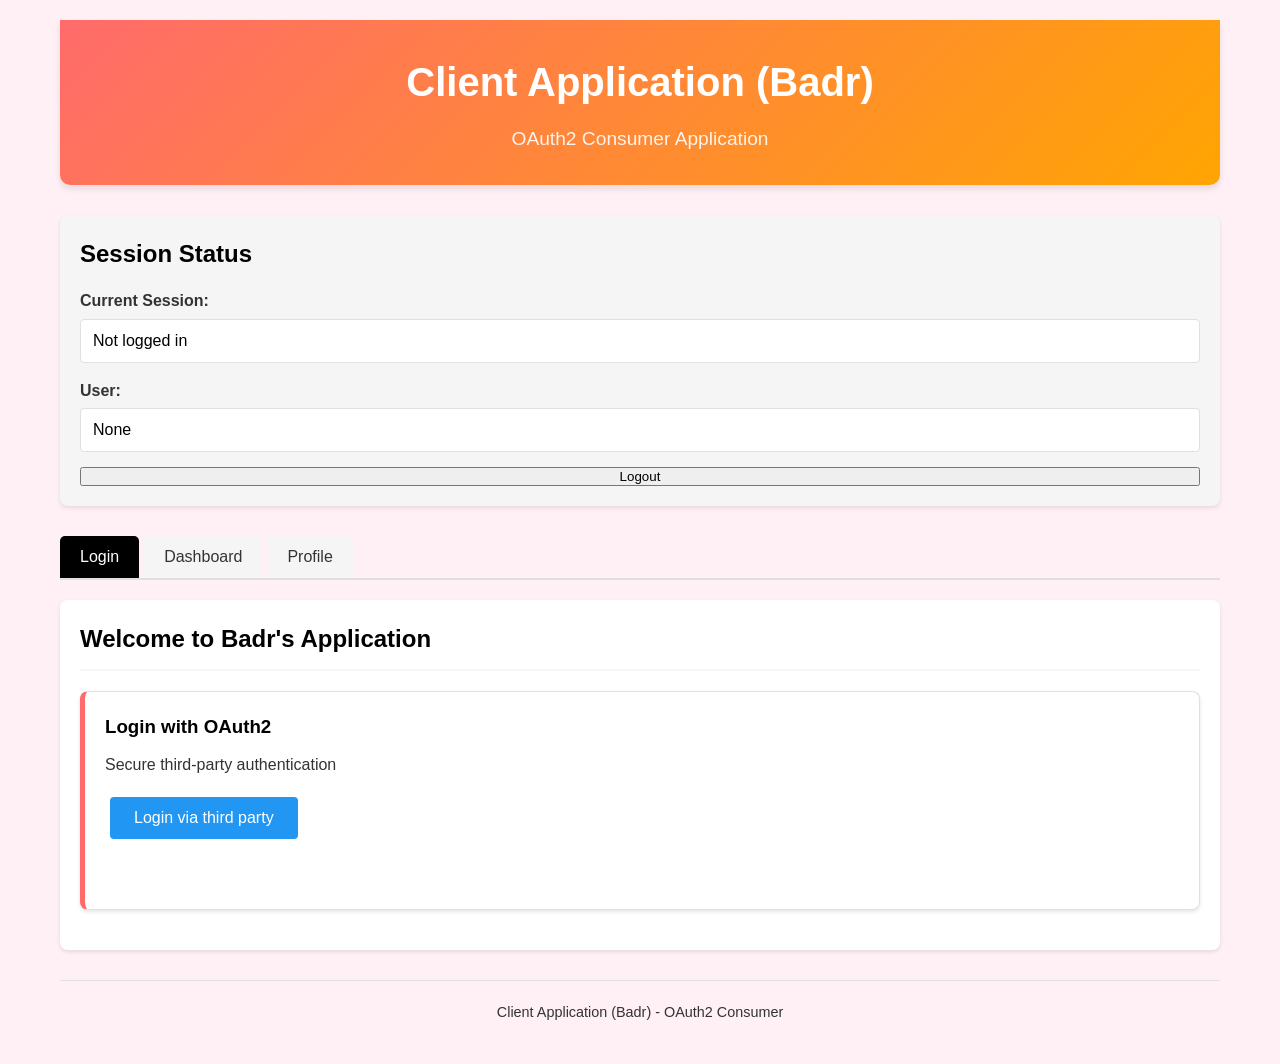
==== commit 5de694b9: "Apply HTML, CSS, and JavaScript separation changes\n\n- Extract embedded CSS to external files in /s" ====
--- a/frontend/badr_client_app.html
+++ b/frontend/badr_client_app.html
@@ -3,389 +3,29 @@
 <head>
     <meta charset="UTF-8">
     <meta name="viewport" content="width=device-width, initial-scale=1.0">
-    <title>Badr Client App</title>
+    <title>Client Application (Badr)</title>
     <link rel="stylesheet" href="styles.css">
-    <style>
-        /* Clean Black and White Theme with Blue Accent */
-        :root {
-            --primary-black: #000000;
-            --secondary-black: #333333;
-            --light-gray: #f5f5f5;
-            --medium-gray: #e0e0e0;
-            --white: #ffffff;
-            --accent-blue: #2196F3;
-            --accent-blue-hover: #1976D2;
-            --success-green: #4CAF50;
-            --error-red: #f44336;
-        }
-
-        * {
-            margin: 0;
-            padding: 0;
-            box-sizing: border-box;
-        }
-
-        body {
-            font-family: 'Segoe UI', Tahoma, Geneva, Verdana, sans-serif;
-            background-color: var(--white);
-            color: var(--primary-black);
-            line-height: 1.6;
-        }
-
-        .container {
-            max-width: 1200px;
-            margin: 0 auto;
-            padding: 20px;
-        }
-
-        header {
-            text-align: center;
-            margin-bottom: 30px;
-            padding: 30px 20px;
-            background-color: var(--primary-black);
-            color: var(--white);
-            border-radius: 0 0 10px 10px;
-        }
-
-        header h1 {
-            font-size: 2.5rem;
-            margin-bottom: 10px;
-        }
-
-        header p {
-            font-size: 1.2rem;
-            opacity: 0.9;
-        }
-
-        .card {
-            background-color: var(--white);
-            border: 1px solid var(--medium-gray);
-            border-radius: 8px;
-            padding: 20px;
-            margin-bottom: 20px;
-            box-shadow: 0 2px 4px rgba(0, 0, 0, 0.1);
-        }
-
-        .card:hover {
-            box-shadow: 0 4px 8px rgba(0, 0, 0, 0.15);
-        }
-
-        .token-section {
-            background-color: var(--light-gray);
-            padding: 20px;
-            border-radius: 8px;
-            margin-bottom: 30px;
-        }
-
-        .token-section h2 {
-            margin-bottom: 15px;
-            color: var(--primary-black);
-        }
-
-        .token-inputs {
-            display: flex;
-            flex-direction: column;
-            gap: 15px;
-        }
-
-        .token-inputs div {
-            display: flex;
-            flex-direction: column;
-            gap: 5px;
-        }
-
-        .token-inputs label {
-            font-weight: bold;
-            color: var(--secondary-black);
-        }
-
-        .token-inputs input {
-            padding: 12px;
-            border: 1px solid var(--medium-gray);
-            border-radius: 4px;
-            font-size: 16px;
-            background-color: var(--white);
-            color: var(--primary-black);
-        }
-
-        .token-inputs input:focus {
-            outline: none;
-            border-color: var(--accent-blue);
-            box-shadow: 0 0 0 2px rgba(33, 150, 243, 0.2);
-        }
-
-        /* Tabs */
-        .tabs {
-            display: flex;
-            gap: 5px;
-            margin-bottom: 20px;
-            border-bottom: 2px solid var(--medium-gray);
-        }
-
-        .tab-button {
-            padding: 12px 20px;
-            background-color: var(--light-gray);
-            border: none;
-            border-radius: 5px 5px 0 0;
-            cursor: pointer;
-            font-size: 16px;
-            font-weight: 500;
-            transition: all 0.3s ease;
-            color: var(--secondary-black);
-        }
-
-        .tab-button.active {
-            background-color: var(--primary-black);
-            color: var(--white);
-        }
-
-        .tab-button:hover:not(.active) {
-            background-color: var(--medium-gray);
-        }
-
-        /* Tab Content */
-        .tab-content {
-            background-color: var(--white);
-            border-radius: 8px;
-            box-shadow: 0 2px 4px rgba(0, 0, 0, 0.1);
-            overflow: hidden;
-        }
-
-        .tab-pane {
-            display: none;
-            padding: 20px;
-        }
-
-        .tab-pane.active {
-            display: block;
-        }
-
-        .tab-pane h2 {
-            margin-bottom: 20px;
-            color: var(--primary-black);
-            padding-bottom: 10px;
-            border-bottom: 2px solid var(--light-gray);
-        }
-
-        /* Provider Selection */
-        .provider-selection {
-            margin: 20px 0;
-        }
-
-        .provider-selection h4 {
-            margin-bottom: 15px;
-            color: var(--secondary-black);
-        }
-
-        .provider-options {
-            display: flex;
-            gap: 20px;
-            flex-wrap: wrap;
-            margin: 20px 0;
-        }
-
-        .provider-option {
-            cursor: pointer;
-            padding: 20px;
-            text-align: center;
-            border: 2px solid var(--medium-gray);
-            border-radius: 8px;
-            width: 200px;
-            transition: all 0.3s ease;
-        }
-
-        .provider-option:hover {
-            border-color: var(--accent-blue);
-            box-shadow: 0 4px 8px rgba(0, 0, 0, 0.1);
-        }
-
-        .provider-option.selected {
-            border-color: var(--accent-blue);
-            background-color: rgba(33, 150, 243, 0.05);
-        }
-
-        .provider-option.disabled {
-            cursor: not-allowed;
-            opacity: 0.5;
-        }
-
-        .provider-option.disabled:hover {
-            border-color: var(--medium-gray);
-            box-shadow: none;
-        }
-
-        .provider-icon {
-            font-size: 40px;
-            margin-bottom: 10px;
-        }
-
-        /* Buttons */
-        .api-btn {
-            padding: 12px 24px;
-            background-color: var(--accent-blue);
-            color: var(--white);
-            border: none;
-            border-radius: 4px;
-            cursor: pointer;
-            font-size: 16px;
-            font-weight: 500;
-            transition: background-color 0.3s ease;
-            margin: 5px;
-            display: inline-block;
-        }
-
-        .api-btn:hover:not(:disabled) {
-            background-color: var(--accent-blue-hover);
-        }
-
-        .api-btn:disabled {
-            background-color: var(--medium-gray);
-            cursor: not-allowed;
-        }
-
-        .api-btn.secondary {
-            background-color: var(--secondary-black);
-        }
-
-        .api-btn.secondary:hover:not(:disabled) {
-            background-color: var(--primary-black);
-        }
-
-        /* Results */
-        .result-message {
-            padding: 15px;
-            border-radius: 4px;
-            margin: 15px 0;
-            text-align: center;
-            display: none;
-        }
-        
-        /* OAuth Login Container */
-        .oauth-login-container {
-            display: none;
-            text-align: center;
-        }
-
-        .result-message.success {
-            background-color: rgba(76, 175, 80, 0.1);
-            border: 1px solid var(--success-green);
-            color: var(--success-green);
-        }
-
-        .result-message.error {
-            background-color: rgba(244, 67, 54, 0.1);
-            border: 1px solid var(--error-red);
-            color: var(--error-red);
-        }
-
-        .result-message.info {
-            background-color: rgba(33, 150, 243, 0.1);
-            border: 1px solid var(--accent-blue);
-            color: var(--accent-blue);
-        }
-        
-        .result-message.centered {
-            text-align: center;
-        }
-
-        /* Button Groups */
-        .button-group {
-            margin: 20px 0;
-        }
-        
-        /* Forms */
-        .form-group {
-            display: flex;
-            flex-direction: column;
-            gap: 10px;
-            margin-bottom: 15px;
-        }
-
-        .form-group input {
-            padding: 12px;
-            border: 1px solid var(--medium-gray);
-            border-radius: 4px;
-            font-size: 16px;
-        }
-
-        .form-group input:focus {
-            outline: none;
-            border-color: var(--accent-blue);
-            box-shadow: 0 0 0 2px rgba(33, 150, 243, 0.2);
-        }
-
-        /* Footer */
-        footer {
-            text-align: center;
-            margin-top: 30px;
-            padding: 20px;
-            color: var(--secondary-black);
-            font-size: 0.9rem;
-            border-top: 1px solid var(--medium-gray);
-        }
-
-        /* Responsive */
-        @media (max-width: 768px) {
-            .container {
-                padding: 10px;
-            }
-            
-            header h1 {
-                font-size: 2rem;
-            }
-            
-            .tabs {
-                flex-direction: column;
-            }
-            
-            .tab-button {
-                border-radius: 4px;
-                text-align: left;
-            }
-            
-            .provider-options {
-                flex-direction: column;
-                align-items: center;
-            }
-            
-            .provider-option {
-                width: 100%;
-                max-width: 300px;
-            }
-        }
-    </style>
+    <link rel="stylesheet" href="static/css/badr_client_app.css">
 </head>
 <body>
-    <!-- Configuration Section -->
-    <script>
-        // Configuration - In a real application, these would be loaded from environment variables
-        const CONFIG = {
-            AUTH_SERVER_URL: window.location.protocol + '//' + window.location.hostname + ':3000',
-            RESOURCE_SERVER_URL: window.location.protocol + '//' + window.location.hostname + ':5000',
-            CLIENT_REDIRECT_URI: window.location.protocol + '//' + window.location.hostname + ':8080/badr_client_app.html',
-            CLIENT_ID: 'badr_app',
-            CLIENT_SECRET: 'secret123'  // Updated to match database
-        };
-    </script>
-    
     <div class="container">
         <header>
-            <h1>Welcome to Badr's App!</h1>
-            <p>The super duper awesome OAuth2 client application</p>
+            <h1>Client Application (Badr)</h1>
+            <p>OAuth2 Consumer Application</p>
         </header>
 
         <div class="token-section">
-            <h2>Your Session Status</h2>
+            <h2>Session Status</h2>
             <div class="token-inputs">
                 <div>
-                    <label for="sessionStatus">Current Status:</label>
+                    <label for="sessionStatus">Current Session:</label>
                     <input type="text" id="sessionStatus" value="Not logged in" readonly>
                 </div>
                 <div>
-                    <label for="userName">User Name:</label>
+                    <label for="userName">User:</label>
                     <input type="text" id="userName" value="None" readonly>
                 </div>
-                <button id="logoutBtn" class="api-btn" onclick="logout()">Logout</button>
+                <button id="logoutBtn" onclick="logout()">Logout</button>
             </div>
         </div>
 
@@ -398,608 +38,57 @@
         <div class="tab-content">
             <!-- Login Tab -->
             <div id="login" class="tab-pane active">
-                <h2>Welcome to Badr's Super Cool App!</h2>
+                <h2>Welcome to Badr's Application</h2>
                 
                 <div class="endpoint-card card">
                     <h3>Login with OAuth2</h3>
-                    <p>Experience the magic of seamless authentication!</p>
-                    
-                    <div id="provider-selection">
-                        <h4>Choose your identity provider:</h4>
-                        <div class="provider-options">
-                            <div class="provider-option card" onclick="selectProvider('omar', this)">
-                                <div class="provider-icon"></div>
-                                <h4>Omar Auth Server</h4>
-                                <p>Our own OAuth2 Identity Provider</p>
-                            </div>
-                            
-                            <div class="provider-option card disabled">
-                                <div class="provider-icon">G</div>
-                                <h4>Google</h4>
-                                <p>Coming soon!</p>
-                            </div>
-                            
-                            <div class="provider-option card disabled">
-                                <div class="provider-icon">GH</div>
-                                <h4>GitHub</h4>
-                                <p>Work in progress!</p>
-                            </div>
-                        </div>
-                        
-                        <div id="provider-result"></div>
-                    </div>
-                    
-                    <div id="oauth-login-container" class="oauth-login-container">
-                        <h4>Ready to log in with Omar Auth Server!</h4>
-                        <p id="selected-provider-name">Omar Auth Server</p>
-                        <button id="loginButton" class="api-btn" onclick="initiateOAuthFlow()">
-                            Let's Go!
-                        </button>
-                        <div id="login-result"></div>
-                        <button class="api-btn secondary" onclick="resetProviderSelection()">
-                            ← Change Provider
-                        </button>
-                    </div>
+                    <p>Secure third-party authentication</p>
+                    <button class="api-btn" onclick="loginWithOAuth2()" id="loginButton">Login via third party</button>
+                    <div class="result" id="login-result"></div>
                 </div>
             </div>
 
             <!-- Dashboard Tab -->
             <div id="dashboard" class="tab-pane">
-                <h2>Your Dashboard</h2>
+                <h2>User Dashboard</h2>
                 
                 <div class="endpoint-card card">
-                    <h3>Orders Management</h3>
-                    <p>View and manage your orders</p>
-                    
-                    <div class="button-group">
-                        <button class="api-btn" onclick="getOrders()">Get My Orders</button>
-                        <button class="api-btn" onclick="createOrder()">Create New Order</button>
+                    <h3>Your Orders</h3>
+                    <p>View your recent orders</p>
+                    <button class="api-btn" onclick="loadOrders()">Load Orders</button>
+                    <div class="result" id="orders-result"></div>
+                </div>
+
+                <div class="endpoint-card card">
+                    <h3>Create New Order</h3>
+                    <p>Place a new order</p>
+                    <div class="form-group">
+                        <input type="text" id="productName" placeholder="Product Name">
+                        <input type="number" id="productAmount" placeholder="Amount" step="0.01">
+                        <button class="api-btn" onclick="createOrder()">Create Order</button>
                     </div>
-                    
-                    <div id="orders-result" class="result-message"></div>
-                </div>
-                
-                <div class="endpoint-card card">
-                    <h3>Admin Panel</h3>
-                    <p>Administrative functions (requires admin role)</p>
-                    
-                    <div class="button-group">
-                        <button class="api-btn" onclick="getAdminStats()">Get Stats</button>
-                        <button class="api-btn" onclick="getAdminUsers()">Get Users</button>
-                    </div>
-                    
-                    <div id="admin-result" class="result-message"></div>
+                    <div class="result" id="create-order-result"></div>
                 </div>
             </div>
 
             <!-- Profile Tab -->
             <div id="profile" class="tab-pane">
-                <h2>Your Profile</h2>
+                <h2>User Profile</h2>
                 
                 <div class="endpoint-card card">
-                    <h3>User Information</h3>
-                    <p>Your personal information from the token</p>
-                    
-                    <div class="button-group">
-                        <button class="api-btn" onclick="getUserInfo()">Get My Info</button>
-                    </div>
-                    
-                    <div id="profile-result" class="result-message"></div>
-                </div>
-                
-                <div class="endpoint-card card">
-                    <h3>Public Endpoint</h3>
-                    <p>Accessible without authentication</p>
-                    
-                    <div class="button-group">
-                        <button class="api-btn" onclick="getPublicInfo()">Get Public Info</button>
-                    </div>
-                    
-                    <div id="public-result" class="result-message"></div>
+                    <h3>Profile Information</h3>
+                    <p>Your account details</p>
+                    <button class="api-btn" onclick="loadProfile()">Load Profile</button>
+                    <div class="result" id="profile-result"></div>
                 </div>
             </div>
         </div>
+
+        <footer>
+            <p>Client Application (Badr) - OAuth2 Consumer</p>
+        </footer>
     </div>
 
-    <script>
-        // Tab switching functionality
-        document.addEventListener('DOMContentLoaded', function() {
-            const tabButtons = document.querySelectorAll('.tab-button');
-            const tabPanes = document.querySelectorAll('.tab-pane');
-            
-            tabButtons.forEach(button => {
-                button.addEventListener('click', () => {
-                    const tabId = button.getAttribute('data-tab');
-                    
-                    // Remove active class from all buttons and panes
-                    tabButtons.forEach(btn => btn.classList.remove('active'));
-                    tabPanes.forEach(pane => pane.classList.remove('active'));
-                    
-                    // Add active class to clicked button and corresponding pane
-                    button.classList.add('active');
-                    document.getElementById(tabId).classList.add('active');
-                });
-            });
-            
-            // Check for stored session on load
-            checkStoredSession();
-            
-            // Parse URL parameters for OAuth2 callback
-            const urlParams = new URLSearchParams(window.location.search);
-            const code = urlParams.get('code');
-            const state = urlParams.get('state');
-            
-            if (code && state) {
-                // Handle OAuth2 callback
-                handleOAuth2Callback(code, state);
-                
-                // Clear URL parameters
-                window.history.replaceState({}, document.title, window.location.pathname);
-            }
-        });
-
-        // Reset provider selection
-        function resetProviderSelection() {
-            // Remove selected class from all providers
-            const providers = document.querySelectorAll('.provider-option');
-            providers.forEach(p => p.classList.remove('selected'));
-            
-            // Hide login container and show provider selection
-            document.getElementById('oauth-login-container').style.display = 'none';
-            document.getElementById('provider-selection').style.display = 'block';
-            document.getElementById('provider-result').innerHTML = '';
-        }
-
-        // Select OAuth provider
-        function selectProvider(provider, element) {
-            // Remove selected class from all providers
-            const providers = document.querySelectorAll('.provider-option');
-            providers.forEach(p => p.classList.remove('selected'));
-            
-            if (provider === 'omar') {
-                // Add selected class to the clicked provider
-                if (element) {
-                    element.classList.add('selected');
-                }
-                
-                // Store selected provider
-                sessionStorage.setItem('oauth2_provider', 'omar');
-                
-                // Update the confirmation message with provider name
-                document.getElementById('selected-provider-name').textContent = 'Omar Auth Server';
-                
-                // Show success message
-                document.getElementById('provider-result').innerHTML = '<div class="result-message success">Awesome choice! Omar Auth Server selected. You\'re one step closer to fun!</div>';
-                
-                // Hide provider selection and show login button
-                document.getElementById('provider-selection').style.display = 'none';
-                document.getElementById('oauth-login-container').style.display = 'block';
-            } else if (provider === 'google' || provider === 'github') {
-                document.getElementById('provider-result').innerHTML = '<div class="result-message error">Oh no! This provider isn\'t ready yet. But we\'re working on it!</div>';
-            } else {
-                document.getElementById('provider-result').innerHTML = '<div class="result-message error">Oops! That\'s not a valid provider. Try again!</div>';
-            }
-        }
-
-        // Initiate OAuth flow after provider selection
-        function initiateOAuthFlow() {
-            const loginButton = document.getElementById('loginButton');
-            loginButton.disabled = true;
-            loginButton.textContent = 'Hold on tight!';
-            loginButton.style.opacity = '0.7';
-            
-            // Show a loading message
-            const loginResult = document.getElementById('login-result');
-            loginResult.innerHTML = '<div class="result-message info centered">Getting everything ready for your login adventure... Off we go!</div>';
-            
-            // Get selected provider
-            const provider = sessionStorage.getItem('oauth2_provider');
-            
-            // Generate state parameter for security
-            const state = Math.random().toString(36).substring(2, 15);
-            sessionStorage.setItem('oauth2_state', state);
-            
-            // Set up redirect URI
-            const redirectUri = CONFIG.CLIENT_REDIRECT_URI;
-            
-            let authUrl;
-            if (provider === 'omar') {
-                // Redirect to Omar's authorization server
-                authUrl = `${CONFIG.AUTH_SERVER_URL}/authorize?response_type=code&client_id=${CONFIG.CLIENT_ID}&redirect_uri=${encodeURIComponent(redirectUri)}&scope=profile%20read:orders%20write:orders&state=${state}`;
-            } else {
-                // Default to Omar for any other case
-                authUrl = `${CONFIG.AUTH_SERVER_URL}/authorize?response_type=code&client_id=${CONFIG.CLIENT_ID}&redirect_uri=${encodeURIComponent(redirectUri)}&scope=profile%20read:orders%20write:orders&state=${state}`;
-            }
-            
-            // Redirect immediately to the authorization server
-            window.location.href = authUrl;
-        }
-
-        // Handle OAuth2 callback
-        function handleOAuth2Callback(code, state) {
-            try {
-                // Verify state parameter
-                const storedState = sessionStorage.getItem('oauth2_state');
-                if (state !== storedState) {
-                    displayError({ message: "Security alert! State parameter doesn't match. This might be a sneaky attack!" }, 'login-result');
-                    return;
-                }
-                
-                // Exchange authorization code for tokens
-                exchangeCodeForTokens(code);
-            } catch (error) {
-                console.error('Error handling OAuth2 callback:', error);
-                displayError({ message: "An error occurred during authentication. Please try again." }, 'login-result');
-            }
-        }
-
-        // Exchange authorization code for tokens
-        function exchangeCodeForTokens(code) {
-            displayInfo({ message: "Magic time! Exchanging your special code for shiny tokens..." }, 'login-result');
-            
-            // Call the real token endpoint
-            fetch(`${CONFIG.AUTH_SERVER_URL}/token`, {
-                method: 'POST',
-                headers: {
-                    'Content-Type': 'application/x-www-form-urlencoded'
-                },
-                body: new URLSearchParams({
-                    grant_type: 'authorization_code',
-                    code: code,
-                    redirect_uri: CONFIG.CLIENT_REDIRECT_URI,
-                    client_id: CONFIG.CLIENT_ID,
-                    client_secret: CONFIG.CLIENT_SECRET  // Updated to use config
-                })
-            })
-            .then(response => {
-                if (!response.ok) {
-                    throw new Error(`HTTP error! status: ${response.status}`);
-                }
-                return response.json();
-            })
-            .then(data => {
-                if (data.access_token) {
-                    // Store real tokens with expiration time
-                    const now = new Date();
-                    const accessTokenExpiry = new Date(now.getTime() + (data.expires_in * 1000));
-                    
-                    localStorage.setItem('accessToken', data.access_token);
-                    localStorage.setItem('accessTokenExpiry', accessTokenExpiry.toISOString());
-                    
-                    if (data.refresh_token) {
-                        localStorage.setItem('refreshToken', data.refresh_token);
-                    }
-                    
-                    // Update session status
-                    document.getElementById('sessionStatus').value = 'Logged in';
-                    document.getElementById('userName').value = 'Alice';
-                    
-                    // Show success message
-                    displayResult({
-                        message: "Hooray! You're now logged in and ready for adventures!",
-                        access_token: data.access_token.substring(0, 20) + "...",
-                        refresh_token: data.refresh_token ? data.refresh_token.substring(0, 20) + "..." : "Not provided"
-                    }, 'login-result');
-                    
-                    // Switch to dashboard tab
-                    switchTab('dashboard');
-                } else {
-                    displayError({ message: "Oh no! Token exchange failed: " + JSON.stringify(data) }, 'login-result');
-                }
-            })
-            .catch(error => {
-                console.error('Token exchange error:', error);
-                displayError({ message: "Network error during token exchange: " + error.toString() }, 'login-result');
-            });
-        }
-
-        // Check if access token is expired
-        function isAccessTokenExpired() {
-            const expiry = localStorage.getItem('accessTokenExpiry');
-            if (!expiry) return true;
-            
-            const expiryDate = new Date(expiry);
-            const now = new Date();
-            
-            return now >= expiryDate;
-        }
-
-        // Refresh access token using refresh token
-        function refreshAccessToken() {
-            const refreshToken = localStorage.getItem('refreshToken');
-            if (!refreshToken) {
-                return Promise.reject(new Error('No refresh token available'));
-            }
-            
-            return fetch(`${CONFIG.AUTH_SERVER_URL}/token`, {
-                method: 'POST',
-                headers: {
-                    'Content-Type': 'application/x-www-form-urlencoded'
-                },
-                body: new URLSearchParams({
-                    grant_type: 'refresh_token',
-                    refresh_token: refreshToken,
-                    client_id: CONFIG.CLIENT_ID,
-                    client_secret: 'e2a8d3f7c9d5b1a4e6f8c2d7a9b3e5f1'  // In production, this should be stored securely
-                })
-            })
-            .then(response => {
-                if (!response.ok) {
-                    throw new Error(`HTTP error! status: ${response.status}`);
-                }
-                return response.json();
-            })
-            .then(data => {
-                if (data.access_token) {
-                    // Store new access token with expiration time
-                    const now = new Date();
-                    const accessTokenExpiry = new Date(now.getTime() + (data.expires_in * 1000));
-                    
-                    localStorage.setItem('accessToken', data.access_token);
-                    localStorage.setItem('accessTokenExpiry', accessTokenExpiry.toISOString());
-                    
-                    // If a new refresh token is provided, store it
-                    if (data.refresh_token) {
-                        localStorage.setItem('refreshToken', data.refresh_token);
-                    }
-                    
-                    return data.access_token;
-                } else {
-                    throw new Error('Failed to refresh token: ' + JSON.stringify(data));
-                }
-            })
-            .catch(error => {
-                console.error('Refresh token error:', error);
-                throw error;
-            });
-        }
-
-        // Get access token, refreshing if necessary
-        async function getAccessToken() {
-            // Check if we have an access token
-            const accessToken = localStorage.getItem('accessToken');
-            if (!accessToken) {
-                throw new Error('No access token available');
-            }
-            
-            // Check if token is expired
-            if (isAccessTokenExpired()) {
-                // Try to refresh the token
-                try {
-                    return await refreshAccessToken();
-                } catch (error) {
-                    // If refresh fails, clear tokens and throw error
-                    localStorage.removeItem('accessToken');
-                    localStorage.removeItem('accessTokenExpiry');
-                    localStorage.removeItem('refreshToken');
-                    throw new Error('Token expired and refresh failed: ' + error.message);
-                }
-            }
-            
-            return accessToken;
-        }
-
-        // Check for stored session
-        function checkStoredSession() {
-            const accessToken = localStorage.getItem('accessToken');
-            if (accessToken) {
-                document.getElementById('sessionStatus').value = 'Logged in';
-                document.getElementById('userName').value = 'Alice';
-                switchTab('dashboard');
-                
-                // Show welcome message
-                document.getElementById('login-result').innerHTML = '<div class="result-message success centered">Welcome back, friend! You\'re already logged in. Ready for some fun?</div>';
-            }
-        }
-
-        // Logout
-        function logout() {
-            localStorage.removeItem('accessToken');
-            localStorage.removeItem('refreshToken');
-            sessionStorage.removeItem('oauth2_state');
-            sessionStorage.removeItem('oauth2_provider');
-            
-            document.getElementById('sessionStatus').value = 'Not logged in';
-            document.getElementById('userName').value = 'None';
-            
-            // Reset provider selection
-            resetProviderSelection();
-            
-            // Switch to login tab
-            switchTab('login');
-            
-            // Show logout message
-            document.getElementById('login-result').innerHTML = '<div class="result-message info centered">You\'ve been logged out. Come back soon!</div>';
-        }
-
-        // Switch to a specific tab
-        function switchTab(tabId) {
-            // Remove active class from all buttons and panes
-            const tabButtons = document.querySelectorAll('.tab-button');
-            const tabPanes = document.querySelectorAll('.tab-pane');
-            
-            tabButtons.forEach(btn => btn.classList.remove('active'));
-            tabPanes.forEach(pane => pane.classList.remove('active'));
-            
-            // Add active class to the specified tab button and pane
-            document.querySelector(`.tab-button[data-tab="${tabId}"]`).classList.add('active');
-            document.getElementById(tabId).classList.add('active');
-        }
-
-        // Display result message
-        function displayResult(data, elementId) {
-            const element = document.getElementById(elementId);
-            element.innerHTML = `
-                <div class="result-message success">
-                    <p>${data.message}</p>
-                    ${data.access_token ? `<p><strong>Token preview:</strong> ${data.access_token}</p>` : ''}
-                    ${data.refresh_token ? `<p><strong>Refresh token preview:</strong> ${data.refresh_token}</p>` : ''}
-                </div>
-            `;
-            element.style.display = 'block';
-        }
-
-        // Display info message
-        function displayInfo(data, elementId) {
-            const element = document.getElementById(elementId);
-            element.innerHTML = `
-                <div class="result-message info">
-                    <p>${data.message}</p>
-                </div>
-            `;
-            element.style.display = 'block';
-        }
-
-        // Display error message
-        function displayError(data, elementId) {
-            const element = document.getElementById(elementId);
-            element.innerHTML = `
-                <div class="result-message error">
-                    <p>${data.message}</p>
-                </div>
-            `;
-            element.style.display = 'block';
-        }
-
-        // API Functions
-        async function getUserInfo() {
-            try {
-                const accessToken = await getAccessToken();
-                
-                displayInfo({ message: "Fetching your profile information..." }, 'profile-result');
-                
-                const response = await fetch(`${CONFIG.RESOURCE_SERVER_URL}/api/me`, {
-                    headers: {
-                        'Authorization': `Bearer ${accessToken}`
-                    }
-                });
-                
-                const data = await response.json();
-                
-                if (response.ok) {
-                    displayResult({ message: "Here's your profile information:", data: JSON.stringify(data, null, 2) }, 'profile-result');
-                } else {
-                    displayError({ message: "Failed to fetch profile: " + JSON.stringify(data) }, 'profile-result');
-                }
-            } catch (error) {
-                displayError({ message: "Failed to fetch profile: " + error.toString() }, 'profile-result');
-            }
-        }
-
-        function getPublicInfo() {
-            displayInfo({ message: "Fetching public information..." }, 'public-result');
-            
-            fetch(`${CONFIG.RESOURCE_SERVER_URL}/api/public`)
-            .then(response => response.json())
-            .then(data => {
-                displayResult({ message: "Here's some public information:", data: JSON.stringify(data, null, 2) }, 'public-result');
-            })
-            .catch(error => {
-                displayError({ message: "Failed to fetch public info: " + error.toString() }, 'public-result');
-            });
-        }
-
-        async function getOrders() {
-            try {
-                const accessToken = await getAccessToken();
-                
-                displayInfo({ message: "Fetching your orders..." }, 'orders-result');
-                
-                const response = await fetch(`${CONFIG.RESOURCE_SERVER_URL}/api/orders`, {
-                    headers: {
-                        'Authorization': `Bearer ${accessToken}`
-                    }
-                });
-                
-                const data = await response.json();
-                
-                if (response.ok) {
-                    displayResult({ message: "Here are your orders:", data: JSON.stringify(data, null, 2) }, 'orders-result');
-                } else {
-                    displayError({ message: "Failed to fetch orders: " + JSON.stringify(data) }, 'orders-result');
-                }
-            } catch (error) {
-                displayError({ message: "Failed to fetch orders: " + error.toString() }, 'orders-result');
-            }
-        }
-
-        async function createOrder() {
-            try {
-                const accessToken = await getAccessToken();
-                
-                displayInfo({ message: "Creating a new order..." }, 'orders-result');
-                
-                const response = await fetch(`${CONFIG.RESOURCE_SERVER_URL}/api/orders`, {
-                    method: 'POST',
-                    headers: {
-                        'Authorization': `Bearer ${accessToken}`,
-                        'Content-Type': 'application/json'
-                    },
-                    body: JSON.stringify({
-                        product: "Awesome Product",
-                        amount: 99.99
-                    })
-                });
-                
-                const data = await response.json();
-                
-                if (response.ok) {
-                    displayResult({ message: "Order created successfully!", data: JSON.stringify(data, null, 2) }, 'orders-result');
-                } else {
-                    displayError({ message: "Failed to create order: " + JSON.stringify(data) }, 'orders-result');
-                }
-            } catch (error) {
-                displayError({ message: "Failed to create order: " + error.toString() }, 'orders-result');
-            }
-        }
-
-        async function getAdminStats() {
-            try {
-                const accessToken = await getAccessToken();
-                
-                displayInfo({ message: "Fetching admin statistics..." }, 'admin-result');
-                
-                const response = await fetch(`${CONFIG.RESOURCE_SERVER_URL}/api/admin/stats`, {
-                    headers: {
-                        'Authorization': `Bearer ${accessToken}`
-                    }
-                });
-                
-                const data = await response.json();
-                
-                if (response.ok) {
-                    displayResult({ message: "Here are the admin statistics:", data: JSON.stringify(data, null, 2) }, 'admin-result');
-                } else {
-                    displayError({ message: "Failed to fetch admin stats: " + JSON.stringify(data) }, 'admin-result');
-                }
-            } catch (error) {
-                displayError({ message: "Failed to fetch admin stats: " + error.toString() }, 'admin-result');
-            }
-        }
-
-        async function getAdminUsers() {
-            try {
-                const accessToken = await getAccessToken();
-                
-                displayInfo({ message: "Fetching user list..." }, 'admin-result');
-                
-                const response = await fetch(`${CONFIG.RESOURCE_SERVER_URL}/api/admin/users`, {
-                    headers: {
-                        'Authorization': `Bearer ${accessToken}`
-                    }
-                });
-                
-                const data = await response.json();
-                
-                if (response.ok) {
-                    displayResult({ message: "Here's the user list:", data: JSON.stringify(data, null, 2) }, 'admin-result');
-                } else {
-                    displayError({ message: "Failed to fetch users: " + JSON.stringify(data) }, 'admin-result');
-                }
-            } catch (error) {
-                displayError({ message: "Failed to fetch users: " + error.toString() }, 'admin-result');
-            }
-        }
-    </script>
+    <script src="static/js/badr_client_app.js"></script>
 </body>
 </html>
--- a/frontend/static/css/badr_client_app.css
+++ b/frontend/static/css/badr_client_app.css
@@ -0,0 +1,3 @@
+body { background-color: #fff0f5; }
+header { background: linear-gradient(135deg, #ff6b6b 0%, #ffa502 100%); }
+.card { border-left: 5px solid #ff6b6b; }
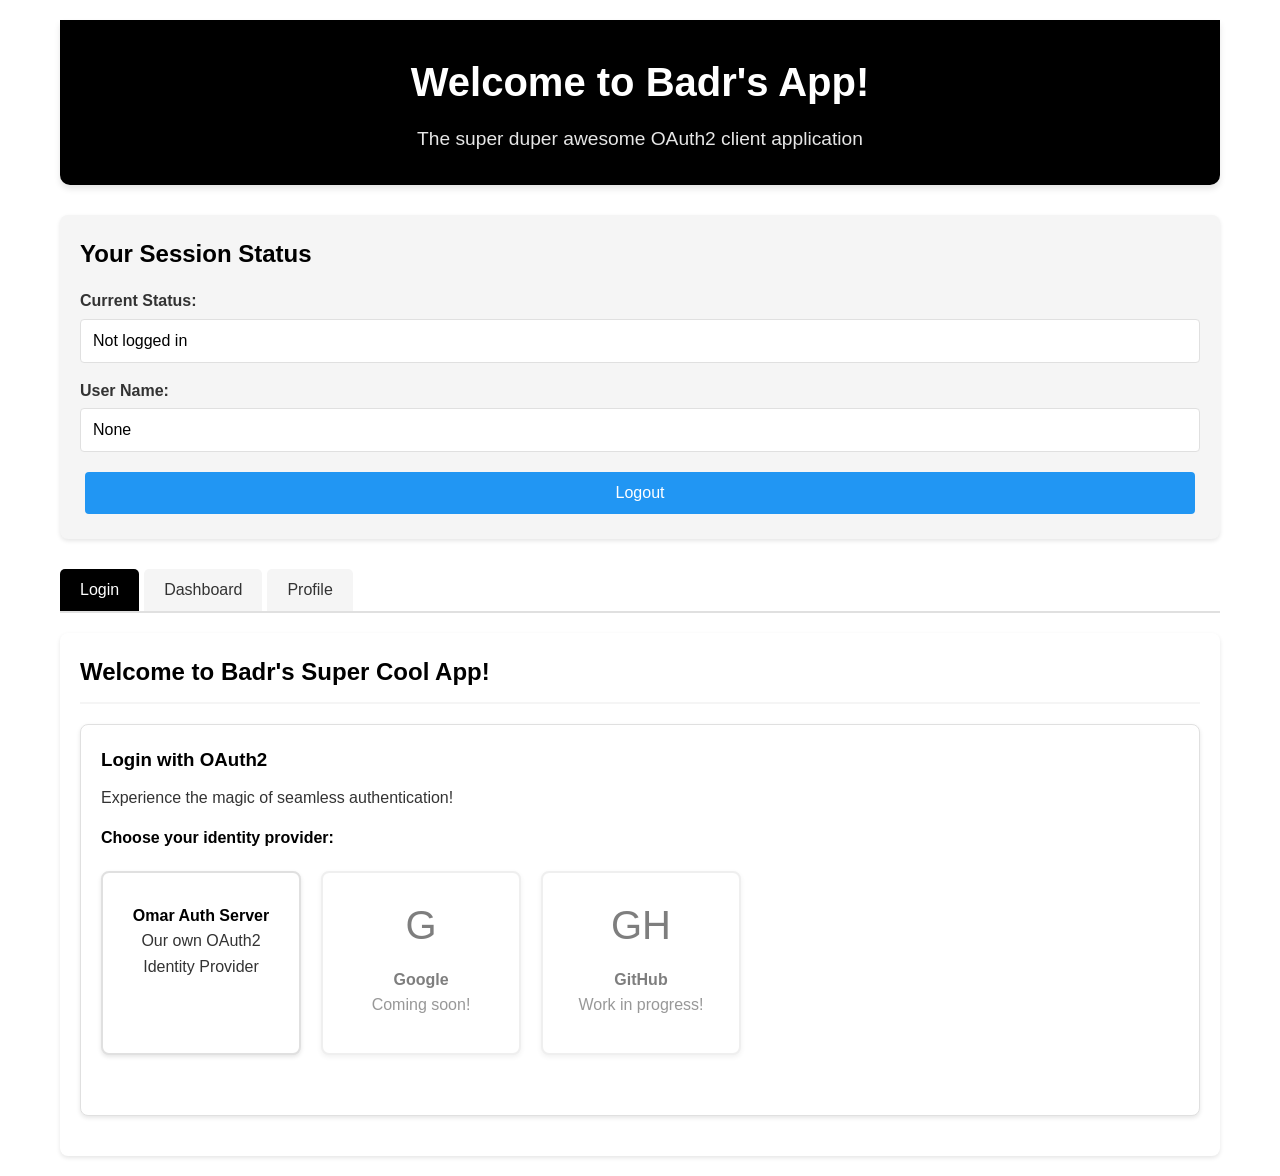
==== commit 6c2a8bf0: "Apply HTML, CSS, and JavaScript separation changes to lbaraka branch\n\n- Extract embedded CSS to ex" ====
--- a/frontend/badr_client_app.html
+++ b/frontend/badr_client_app.html
@@ -3,29 +3,32 @@
 <head>
     <meta charset="UTF-8">
     <meta name="viewport" content="width=device-width, initial-scale=1.0">
-    <title>Client Application (Badr)</title>
+    <title>Badr Client App</title>
     <link rel="stylesheet" href="styles.css">
     <link rel="stylesheet" href="static/css/badr_client_app.css">
+    </style>
 </head>
 <body>
+
+    
     <div class="container">
         <header>
-            <h1>Client Application (Badr)</h1>
-            <p>OAuth2 Consumer Application</p>
+            <h1>Welcome to Badr's App!</h1>
+            <p>The super duper awesome OAuth2 client application</p>
         </header>
 
         <div class="token-section">
-            <h2>Session Status</h2>
+            <h2>Your Session Status</h2>
             <div class="token-inputs">
                 <div>
-                    <label for="sessionStatus">Current Session:</label>
+                    <label for="sessionStatus">Current Status:</label>
                     <input type="text" id="sessionStatus" value="Not logged in" readonly>
                 </div>
                 <div>
-                    <label for="userName">User:</label>
+                    <label for="userName">User Name:</label>
                     <input type="text" id="userName" value="None" readonly>
                 </div>
-                <button id="logoutBtn" onclick="logout()">Logout</button>
+                <button id="logoutBtn" class="api-btn" onclick="logout()">Logout</button>
             </div>
         </div>
 
@@ -38,55 +41,107 @@
         <div class="tab-content">
             <!-- Login Tab -->
             <div id="login" class="tab-pane active">
-                <h2>Welcome to Badr's Application</h2>
+                <h2>Welcome to Badr's Super Cool App!</h2>
                 
                 <div class="endpoint-card card">
                     <h3>Login with OAuth2</h3>
-                    <p>Secure third-party authentication</p>
-                    <button class="api-btn" onclick="loginWithOAuth2()" id="loginButton">Login via third party</button>
-                    <div class="result" id="login-result"></div>
+                    <p>Experience the magic of seamless authentication!</p>
+                    
+                    <div id="provider-selection">
+                        <h4>Choose your identity provider:</h4>
+                        <div class="provider-options">
+                            <div class="provider-option card" onclick="selectProvider('omar', this)">
+                                <div class="provider-icon"></div>
+                                <h4>Omar Auth Server</h4>
+                                <p>Our own OAuth2 Identity Provider</p>
+                            </div>
+                            
+                            <div class="provider-option card disabled">
+                                <div class="provider-icon">G</div>
+                                <h4>Google</h4>
+                                <p>Coming soon!</p>
+                            </div>
+                            
+                            <div class="provider-option card disabled">
+                                <div class="provider-icon">GH</div>
+                                <h4>GitHub</h4>
+                                <p>Work in progress!</p>
+                            </div>
+                        </div>
+                        
+                        <div id="provider-result"></div>
+                    </div>
+                    
+                    <div id="oauth-login-container" class="oauth-login-container">
+                        <h4>Ready to log in with Omar Auth Server!</h4>
+                        <p id="selected-provider-name">Omar Auth Server</p>
+                        <button id="loginButton" class="api-btn" onclick="initiateOAuthFlow()">
+                            Let's Go!
+                        </button>
+                        <div id="login-result"></div>
+                        <button class="api-btn secondary" onclick="resetProviderSelection()">
+                            ← Change Provider
+                        </button>
+                    </div>
                 </div>
             </div>
 
             <!-- Dashboard Tab -->
             <div id="dashboard" class="tab-pane">
-                <h2>User Dashboard</h2>
+                <h2>Your Dashboard</h2>
                 
                 <div class="endpoint-card card">
-                    <h3>Your Orders</h3>
-                    <p>View your recent orders</p>
-                    <button class="api-btn" onclick="loadOrders()">Load Orders</button>
-                    <div class="result" id="orders-result"></div>
+                    <h3>Orders Management</h3>
+                    <p>View and manage your orders</p>
+                    
+                    <div class="button-group">
+                        <button class="api-btn" onclick="getOrders()">Get My Orders</button>
+                        <button class="api-btn" onclick="createOrder()">Create New Order</button>
+                    </div>
+                    
+                    <div id="orders-result" class="result-message"></div>
                 </div>
-
+                
                 <div class="endpoint-card card">
-                    <h3>Create New Order</h3>
-                    <p>Place a new order</p>
-                    <div class="form-group">
-                        <input type="text" id="productName" placeholder="Product Name">
-                        <input type="number" id="productAmount" placeholder="Amount" step="0.01">
-                        <button class="api-btn" onclick="createOrder()">Create Order</button>
+                    <h3>Admin Panel</h3>
+                    <p>Administrative functions (requires admin role)</p>
+                    
+                    <div class="button-group">
+                        <button class="api-btn" onclick="getAdminStats()">Get Stats</button>
+                        <button class="api-btn" onclick="getAdminUsers()">Get Users</button>
                     </div>
-                    <div class="result" id="create-order-result"></div>
+                    
+                    <div id="admin-result" class="result-message"></div>
                 </div>
             </div>
 
             <!-- Profile Tab -->
             <div id="profile" class="tab-pane">
-                <h2>User Profile</h2>
+                <h2>Your Profile</h2>
                 
                 <div class="endpoint-card card">
-                    <h3>Profile Information</h3>
-                    <p>Your account details</p>
-                    <button class="api-btn" onclick="loadProfile()">Load Profile</button>
-                    <div class="result" id="profile-result"></div>
+                    <h3>User Information</h3>
+                    <p>Your personal information from the token</p>
+                    
+                    <div class="button-group">
+                        <button class="api-btn" onclick="getUserInfo()">Get My Info</button>
+                    </div>
+                    
+                    <div id="profile-result" class="result-message"></div>
+                </div>
+                
+                <div class="endpoint-card card">
+                    <h3>Public Endpoint</h3>
+                    <p>Accessible without authentication</p>
+                    
+                    <div class="button-group">
+                        <button class="api-btn" onclick="getPublicInfo()">Get Public Info</button>
+                    </div>
+                    
+                    <div id="public-result" class="result-message"></div>
                 </div>
             </div>
         </div>
-
-        <footer>
-            <p>Client Application (Badr) - OAuth2 Consumer</p>
-        </footer>
     </div>
 
     <script src="static/js/badr_client_app.js"></script>
--- a/frontend/static/css/badr_client_app.css
+++ b/frontend/static/css/badr_client_app.css
@@ -1,3 +1,347 @@
-body { background-color: #fff0f5; }
-header { background: linear-gradient(135deg, #ff6b6b 0%, #ffa502 100%); }
-.card { border-left: 5px solid #ff6b6b; }+/* Clean Black and White Theme with Blue Accent */
+:root {
+    --primary-black: #000000;
+    --secondary-black: #333333;
+    --light-gray: #f5f5f5;
+    --medium-gray: #e0e0e0;
+    --white: #ffffff;
+    --accent-blue: #2196F3;
+    --accent-blue-hover: #1976D2;
+    --success-green: #4CAF50;
+    --error-red: #f44336;
+}
+
+* {
+    margin: 0;
+    padding: 0;
+    box-sizing: border-box;
+}
+
+body {
+    font-family: 'Segoe UI', Tahoma, Geneva, Verdana, sans-serif;
+    background-color: var(--white);
+    color: var(--primary-black);
+    line-height: 1.6;
+}
+
+.container {
+    max-width: 1200px;
+    margin: 0 auto;
+    padding: 20px;
+}
+
+header {
+    text-align: center;
+    margin-bottom: 30px;
+    padding: 30px 20px;
+    background-color: var(--primary-black);
+    color: var(--white);
+    border-radius: 0 0 10px 10px;
+}
+
+header h1 {
+    font-size: 2.5rem;
+    margin-bottom: 10px;
+}
+
+header p {
+    font-size: 1.2rem;
+    opacity: 0.9;
+}
+
+.card {
+    background-color: var(--white);
+    border: 1px solid var(--medium-gray);
+    border-radius: 8px;
+    padding: 20px;
+    margin-bottom: 20px;
+    box-shadow: 0 2px 4px rgba(0, 0, 0, 0.1);
+}
+
+.card:hover {
+    box-shadow: 0 4px 8px rgba(0, 0, 0, 0.15);
+}
+
+.token-section {
+    background-color: var(--light-gray);
+    padding: 20px;
+    border-radius: 8px;
+    margin-bottom: 30px;
+}
+
+.token-section h2 {
+    margin-bottom: 15px;
+    color: var(--primary-black);
+}
+
+.token-inputs {
+    display: flex;
+    flex-direction: column;
+    gap: 15px;
+}
+
+.token-inputs div {
+    display: flex;
+    flex-direction: column;
+    gap: 5px;
+}
+
+.token-inputs label {
+    font-weight: bold;
+    color: var(--secondary-black);
+}
+
+.token-inputs input {
+    padding: 12px;
+    border: 1px solid var(--medium-gray);
+    border-radius: 4px;
+    font-size: 16px;
+    background-color: var(--white);
+    color: var(--primary-black);
+}
+
+.token-inputs input:focus {
+    outline: none;
+    border-color: var(--accent-blue);
+    box-shadow: 0 0 0 2px rgba(33, 150, 243, 0.2);
+}
+
+/* Tabs */
+.tabs {
+    display: flex;
+    gap: 5px;
+    margin-bottom: 20px;
+    border-bottom: 2px solid var(--medium-gray);
+}
+
+.tab-button {
+    padding: 12px 20px;
+    background-color: var(--light-gray);
+    border: none;
+    border-radius: 5px 5px 0 0;
+    cursor: pointer;
+    font-size: 16px;
+    font-weight: 500;
+    transition: all 0.3s ease;
+    color: var(--secondary-black);
+}
+
+.tab-button.active {
+    background-color: var(--primary-black);
+    color: var(--white);
+}
+
+.tab-button:hover:not(.active) {
+    background-color: var(--medium-gray);
+}
+
+/* Tab Content */
+.tab-content {
+    background-color: var(--white);
+    border-radius: 8px;
+    box-shadow: 0 2px 4px rgba(0, 0, 0, 0.1);
+    overflow: hidden;
+}
+
+.tab-pane {
+    display: none;
+    padding: 20px;
+}
+
+.tab-pane.active {
+    display: block;
+}
+
+.tab-pane h2 {
+    margin-bottom: 20px;
+    color: var(--primary-black);
+    padding-bottom: 10px;
+    border-bottom: 2px solid var(--light-gray);
+}
+
+/* Provider Selection */
+.provider-selection {
+    margin: 20px 0;
+}
+
+.provider-selection h4 {
+    margin-bottom: 15px;
+    color: var(--secondary-black);
+}
+
+.provider-options {
+    display: flex;
+    gap: 20px;
+    flex-wrap: wrap;
+    margin: 20px 0;
+}
+
+.provider-option {
+    cursor: pointer;
+    padding: 20px;
+    text-align: center;
+    border: 2px solid var(--medium-gray);
+    border-radius: 8px;
+    width: 200px;
+    transition: all 0.3s ease;
+}
+
+.provider-option:hover {
+    border-color: var(--accent-blue);
+    box-shadow: 0 4px 8px rgba(0, 0, 0, 0.1);
+}
+
+.provider-option.selected {
+    border-color: var(--accent-blue);
+    background-color: rgba(33, 150, 243, 0.05);
+}
+
+.provider-option.disabled {
+    cursor: not-allowed;
+    opacity: 0.5;
+}
+
+.provider-option.disabled:hover {
+    border-color: var(--medium-gray);
+    box-shadow: none;
+}
+
+.provider-icon {
+    font-size: 40px;
+    margin-bottom: 10px;
+}
+
+/* Buttons */
+.api-btn {
+    padding: 12px 24px;
+    background-color: var(--accent-blue);
+    color: var(--white);
+    border: none;
+    border-radius: 4px;
+    cursor: pointer;
+    font-size: 16px;
+    font-weight: 500;
+    transition: background-color 0.3s ease;
+    margin: 5px;
+    display: inline-block;
+}
+
+.api-btn:hover:not(:disabled) {
+    background-color: var(--accent-blue-hover);
+}
+
+.api-btn:disabled {
+    background-color: var(--medium-gray);
+    cursor: not-allowed;
+}
+
+.api-btn.secondary {
+    background-color: var(--secondary-black);
+}
+
+.api-btn.secondary:hover:not(:disabled) {
+    background-color: var(--primary-black);
+}
+
+/* Results */
+.result-message {
+    padding: 15px;
+    border-radius: 4px;
+    margin: 15px 0;
+    text-align: center;
+    display: none;
+}
+
+/* OAuth Login Container */
+.oauth-login-container {
+    display: none;
+    text-align: center;
+}
+
+.result-message.success {
+    background-color: rgba(76, 175, 80, 0.1);
+    border: 1px solid var(--success-green);
+    color: var(--success-green);
+}
+
+.result-message.error {
+    background-color: rgba(244, 67, 54, 0.1);
+    border: 1px solid var(--error-red);
+    color: var(--error-red);
+}
+
+.result-message.info {
+    background-color: rgba(33, 150, 243, 0.1);
+    border: 1px solid var(--accent-blue);
+    color: var(--accent-blue);
+}
+
+.result-message.centered {
+    text-align: center;
+}
+
+/* Button Groups */
+.button-group {
+    margin: 20px 0;
+}
+
+/* Forms */
+.form-group {
+    display: flex;
+    flex-direction: column;
+    gap: 10px;
+    margin-bottom: 15px;
+}
+
+.form-group input {
+    padding: 12px;
+    border: 1px solid var(--medium-gray);
+    border-radius: 4px;
+    font-size: 16px;
+}
+
+.form-group input:focus {
+    outline: none;
+    border-color: var(--accent-blue);
+    box-shadow: 0 0 0 2px rgba(33, 150, 243, 0.2);
+}
+
+/* Footer */
+footer {
+    text-align: center;
+    margin-top: 30px;
+    padding: 20px;
+    color: var(--secondary-black);
+    font-size: 0.9rem;
+    border-top: 1px solid var(--medium-gray);
+}
+
+/* Responsive */
+@media (max-width: 768px) {
+    .container {
+        padding: 10px;
+    }
+    
+    header h1 {
+        font-size: 2rem;
+    }
+    
+    .tabs {
+        flex-direction: column;
+    }
+    
+    .tab-button {
+        border-radius: 4px;
+        text-align: left;
+    }
+    
+    .provider-options {
+        flex-direction: column;
+        align-items: center;
+    }
+    
+    .provider-option {
+        width: 100%;
+        max-width: 300px;
+    }
+}
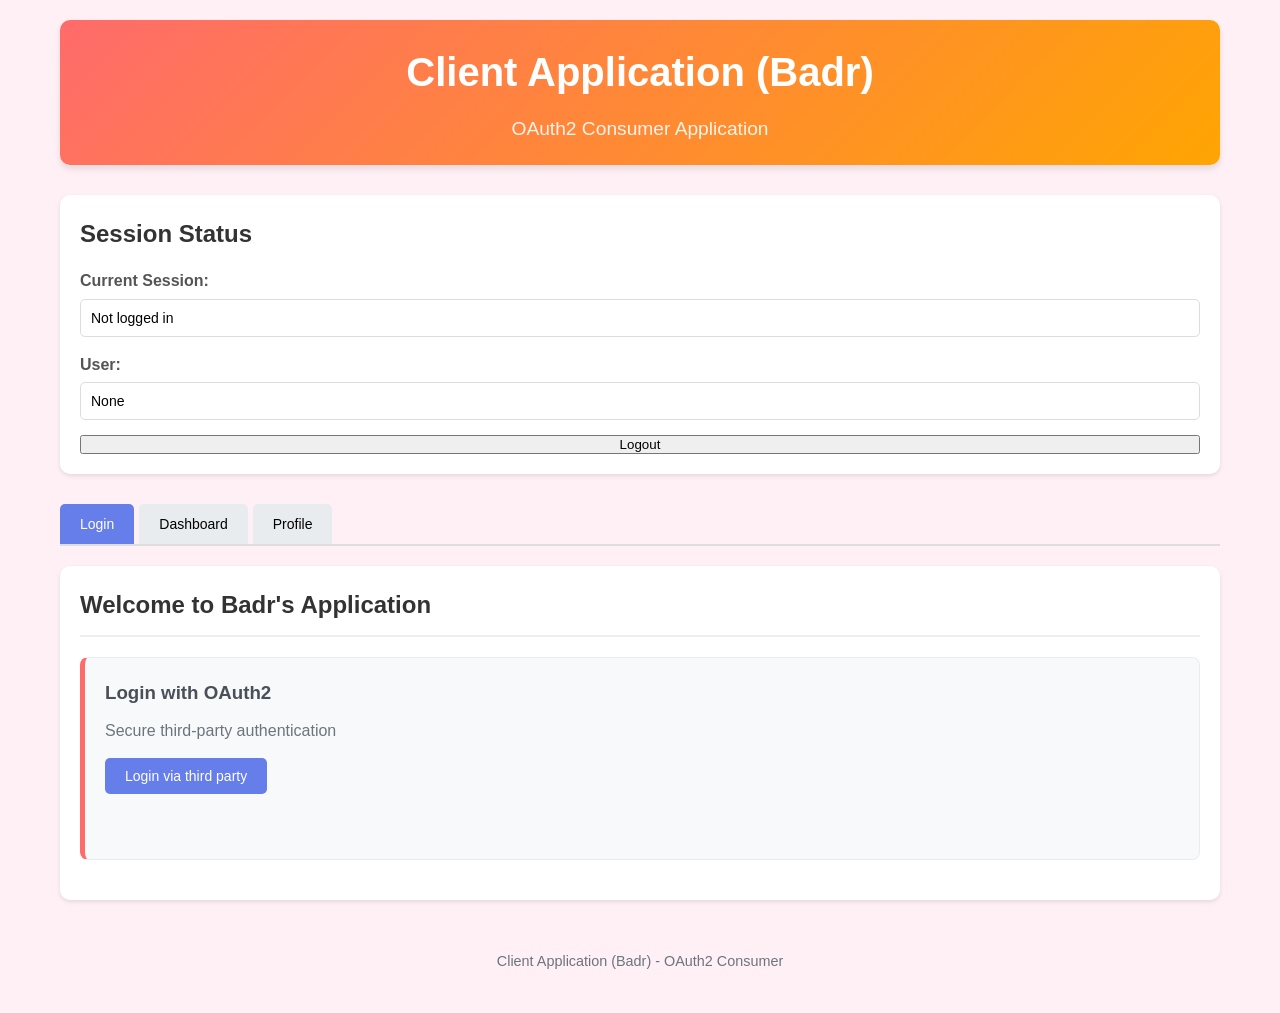
==== commit 733c246e: "feat: complete HTML, CSS, and JavaScript separation\n\n- Extract embedded CSS to external files in /" ====
--- a/frontend/badr_client_app.html
+++ b/frontend/badr_client_app.html
@@ -3,32 +3,29 @@
 <head>
     <meta charset="UTF-8">
     <meta name="viewport" content="width=device-width, initial-scale=1.0">
-    <title>Badr Client App</title>
+    <title>Client Application (Badr)</title>
     <link rel="stylesheet" href="styles.css">
     <link rel="stylesheet" href="static/css/badr_client_app.css">
-    </style>
 </head>
 <body>
-
-    
     <div class="container">
         <header>
-            <h1>Welcome to Badr's App!</h1>
-            <p>The super duper awesome OAuth2 client application</p>
+            <h1>Client Application (Badr)</h1>
+            <p>OAuth2 Consumer Application</p>
         </header>
 
         <div class="token-section">
-            <h2>Your Session Status</h2>
+            <h2>Session Status</h2>
             <div class="token-inputs">
                 <div>
-                    <label for="sessionStatus">Current Status:</label>
+                    <label for="sessionStatus">Current Session:</label>
                     <input type="text" id="sessionStatus" value="Not logged in" readonly>
                 </div>
                 <div>
-                    <label for="userName">User Name:</label>
+                    <label for="userName">User:</label>
                     <input type="text" id="userName" value="None" readonly>
                 </div>
-                <button id="logoutBtn" class="api-btn" onclick="logout()">Logout</button>
+                <button id="logoutBtn" onclick="logout()">Logout</button>
             </div>
         </div>
 
@@ -41,107 +38,55 @@
         <div class="tab-content">
             <!-- Login Tab -->
             <div id="login" class="tab-pane active">
-                <h2>Welcome to Badr's Super Cool App!</h2>
+                <h2>Welcome to Badr's Application</h2>
                 
                 <div class="endpoint-card card">
                     <h3>Login with OAuth2</h3>
-                    <p>Experience the magic of seamless authentication!</p>
-                    
-                    <div id="provider-selection">
-                        <h4>Choose your identity provider:</h4>
-                        <div class="provider-options">
-                            <div class="provider-option card" onclick="selectProvider('omar', this)">
-                                <div class="provider-icon"></div>
-                                <h4>Omar Auth Server</h4>
-                                <p>Our own OAuth2 Identity Provider</p>
-                            </div>
-                            
-                            <div class="provider-option card disabled">
-                                <div class="provider-icon">G</div>
-                                <h4>Google</h4>
-                                <p>Coming soon!</p>
-                            </div>
-                            
-                            <div class="provider-option card disabled">
-                                <div class="provider-icon">GH</div>
-                                <h4>GitHub</h4>
-                                <p>Work in progress!</p>
-                            </div>
-                        </div>
-                        
-                        <div id="provider-result"></div>
-                    </div>
-                    
-                    <div id="oauth-login-container" class="oauth-login-container">
-                        <h4>Ready to log in with Omar Auth Server!</h4>
-                        <p id="selected-provider-name">Omar Auth Server</p>
-                        <button id="loginButton" class="api-btn" onclick="initiateOAuthFlow()">
-                            Let's Go!
-                        </button>
-                        <div id="login-result"></div>
-                        <button class="api-btn secondary" onclick="resetProviderSelection()">
-                            ← Change Provider
-                        </button>
-                    </div>
+                    <p>Secure third-party authentication</p>
+                    <button class="api-btn" onclick="loginWithOAuth2()" id="loginButton">Login via third party</button>
+                    <div class="result" id="login-result"></div>
                 </div>
             </div>
 
             <!-- Dashboard Tab -->
             <div id="dashboard" class="tab-pane">
-                <h2>Your Dashboard</h2>
+                <h2>User Dashboard</h2>
                 
                 <div class="endpoint-card card">
-                    <h3>Orders Management</h3>
-                    <p>View and manage your orders</p>
-                    
-                    <div class="button-group">
-                        <button class="api-btn" onclick="getOrders()">Get My Orders</button>
-                        <button class="api-btn" onclick="createOrder()">Create New Order</button>
+                    <h3>Your Orders</h3>
+                    <p>View your recent orders</p>
+                    <button class="api-btn" onclick="loadOrders()">Load Orders</button>
+                    <div class="result" id="orders-result"></div>
+                </div>
+
+                <div class="endpoint-card card">
+                    <h3>Create New Order</h3>
+                    <p>Place a new order</p>
+                    <div class="form-group">
+                        <input type="text" id="productName" placeholder="Product Name">
+                        <input type="number" id="productAmount" placeholder="Amount" step="0.01">
+                        <button class="api-btn" onclick="createOrder()">Create Order</button>
                     </div>
-                    
-                    <div id="orders-result" class="result-message"></div>
-                </div>
-                
-                <div class="endpoint-card card">
-                    <h3>Admin Panel</h3>
-                    <p>Administrative functions (requires admin role)</p>
-                    
-                    <div class="button-group">
-                        <button class="api-btn" onclick="getAdminStats()">Get Stats</button>
-                        <button class="api-btn" onclick="getAdminUsers()">Get Users</button>
-                    </div>
-                    
-                    <div id="admin-result" class="result-message"></div>
+                    <div class="result" id="create-order-result"></div>
                 </div>
             </div>
 
             <!-- Profile Tab -->
             <div id="profile" class="tab-pane">
-                <h2>Your Profile</h2>
+                <h2>User Profile</h2>
                 
                 <div class="endpoint-card card">
-                    <h3>User Information</h3>
-                    <p>Your personal information from the token</p>
-                    
-                    <div class="button-group">
-                        <button class="api-btn" onclick="getUserInfo()">Get My Info</button>
-                    </div>
-                    
-                    <div id="profile-result" class="result-message"></div>
-                </div>
-                
-                <div class="endpoint-card card">
-                    <h3>Public Endpoint</h3>
-                    <p>Accessible without authentication</p>
-                    
-                    <div class="button-group">
-                        <button class="api-btn" onclick="getPublicInfo()">Get Public Info</button>
-                    </div>
-                    
-                    <div id="public-result" class="result-message"></div>
+                    <h3>Profile Information</h3>
+                    <p>Your account details</p>
+                    <button class="api-btn" onclick="loadProfile()">Load Profile</button>
+                    <div class="result" id="profile-result"></div>
                 </div>
             </div>
         </div>
+
+        <footer>
+            <p>Client Application (Badr) - OAuth2 Consumer</p>
+        </footer>
     </div>
 
     <script src="static/js/badr_client_app.js"></script>
--- a/frontend/styles.css
+++ b/frontend/styles.css
@@ -5,23 +5,11 @@
     box-sizing: border-box;
 }
 
-:root {
-    --primary-black: #000000;
-    --secondary-black: #333333;
-    --light-gray: #f5f5f5;
-    --medium-gray: #e0e0e0;
-    --white: #ffffff;
-    --accent-blue: #2196F3;
-    --accent-blue-hover: #1976D2;
-    --success-green: #4CAF50;
-    --error-red: #f44336;
-}
-
 body {
     font-family: 'Segoe UI', Tahoma, Geneva, Verdana, sans-serif;
     line-height: 1.6;
-    color: var(--primary-black);
-    background-color: var(--white);
+    color: #333;
+    background-color: #f5f5f5;
 }
 
 .container {
@@ -34,35 +22,35 @@
 header {
     text-align: center;
     margin-bottom: 30px;
-    padding: 30px 20px;
-    background-color: var(--primary-black);
-    color: var(--white);
-    border-radius: 0 0 10px 10px;
+    padding: 20px;
+    background: linear-gradient(135deg, #667eea 0%, #764ba2 100%);
+    color: white;
+    border-radius: 10px;
     box-shadow: 0 4px 6px rgba(0, 0, 0, 0.1);
 }
 
 header h1 {
-    font-size: 2.5rem;
+    font-size: 2.5em;
     margin-bottom: 10px;
 }
 
 header p {
-    font-size: 1.2rem;
+    font-size: 1.2em;
     opacity: 0.9;
 }
 
 /* Token Section */
 .token-section {
-    background-color: var(--light-gray);
-    padding: 20px;
-    border-radius: 8px;
+    background: white;
+    padding: 20px;
+    border-radius: 10px;
     box-shadow: 0 2px 4px rgba(0, 0, 0, 0.1);
     margin-bottom: 30px;
 }
 
 .token-section h2 {
     margin-bottom: 15px;
-    color: var(--primary-black);
+    color: #333;
 }
 
 .token-inputs {
@@ -79,39 +67,36 @@
 
 .token-inputs label {
     font-weight: bold;
-    color: var(--secondary-black);
+    color: #555;
 }
 
 .token-inputs input {
-    padding: 12px;
-    border: 1px solid var(--medium-gray);
-    border-radius: 4px;
-    font-size: 16px;
-    background-color: var(--white);
-    color: var(--primary-black);
+    padding: 10px;
+    border: 1px solid #ddd;
+    border-radius: 5px;
+    font-size: 14px;
 }
 
 .token-inputs input:focus {
     outline: none;
-    border-color: var(--accent-blue);
-    box-shadow: 0 0 0 2px rgba(33, 150, 243, 0.2);
+    border-color: #667eea;
+    box-shadow: 0 0 0 2px rgba(102, 126, 234, 0.2);
 }
 
 #saveTokens {
     align-self: flex-start;
-    padding: 12px 24px;
-    background-color: var(--accent-blue);
-    color: var(--white);
+    padding: 10px 20px;
+    background: #667eea;
+    color: white;
     border: none;
-    border-radius: 4px;
+    border-radius: 5px;
     cursor: pointer;
-    font-size: 16px;
-    font-weight: 500;
-    transition: background-color 0.3s ease;
+    font-size: 14px;
+    transition: background 0.3s ease;
 }
 
 #saveTokens:hover {
-    background-color: var(--accent-blue-hover);
+    background: #5a6fd8;
 }
 
 /* Tabs */
@@ -119,34 +104,33 @@
     display: flex;
     gap: 5px;
     margin-bottom: 20px;
-    border-bottom: 2px solid var(--medium-gray);
+    border-bottom: 2px solid #ddd;
 }
 
 .tab-button {
     padding: 12px 20px;
-    background-color: var(--light-gray);
+    background: #e9ecef;
     border: none;
     border-radius: 5px 5px 0 0;
     cursor: pointer;
-    font-size: 16px;
+    font-size: 14px;
     font-weight: 500;
     transition: all 0.3s ease;
-    color: var(--secondary-black);
 }
 
 .tab-button.active {
-    background-color: var(--primary-black);
-    color: var(--white);
+    background: #667eea;
+    color: white;
 }
 
 .tab-button:hover:not(.active) {
-    background-color: var(--medium-gray);
+    background: #dee2e6;
 }
 
 /* Tab Content */
 .tab-content {
-    background-color: var(--white);
-    border-radius: 8px;
+    background: white;
+    border-radius: 10px;
     box-shadow: 0 2px 4px rgba(0, 0, 0, 0.1);
     overflow: hidden;
 }
@@ -162,37 +146,38 @@
 
 .tab-pane h2 {
     margin-bottom: 20px;
-    color: var(--primary-black);
+    color: #333;
     padding-bottom: 10px;
-    border-bottom: 2px solid var(--light-gray);
+    border-bottom: 2px solid #eee;
 }
 
 /* Endpoint Cards */
 .endpoint-card {
-    background-color: var(--white);
-    border: 1px solid var(--medium-gray);
+    background: #f8f9fa;
+    border: 1px solid #e9ecef;
     border-radius: 8px;
     padding: 20px;
     margin-bottom: 20px;
-    box-shadow: 0 2px 4px rgba(0, 0, 0, 0.1);
+    transition: transform 0.2s ease, box-shadow 0.2s ease;
 }
 
 .endpoint-card:hover {
-    box-shadow: 0 4px 8px rgba(0, 0, 0, 0.15);
+    transform: translateY(-2px);
+    box-shadow: 0 4px 8px rgba(0, 0, 0, 0.1);
 }
 
 .endpoint-card h3 {
-    color: var(--primary-black);
+    color: #495057;
     margin-bottom: 10px;
 }
 
 .endpoint-card p {
     margin-bottom: 15px;
-    color: var(--secondary-black);
+    color: #6c757d;
 }
 
 .endpoint-card code {
-    background-color: var(--light-gray);
+    background: #e9ecef;
     padding: 2px 6px;
     border-radius: 3px;
     font-family: monospace;
@@ -207,39 +192,37 @@
 }
 
 .form-group input {
-    padding: 12px;
-    border: 1px solid var(--medium-gray);
-    border-radius: 4px;
-    font-size: 16px;
+    padding: 10px;
+    border: 1px solid #ddd;
+    border-radius: 5px;
+    font-size: 14px;
 }
 
 .form-group input:focus {
     outline: none;
-    border-color: var(--accent-blue);
-    box-shadow: 0 0 0 2px rgba(33, 150, 243, 0.2);
+    border-color: #667eea;
+    box-shadow: 0 0 0 2px rgba(102, 126, 234, 0.2);
 }
 
 /* Buttons */
 .api-btn {
-    padding: 12px 24px;
-    background-color: var(--accent-blue);
-    color: var(--white);
+    padding: 10px 20px;
+    background: #667eea;
+    color: white;
     border: none;
-    border-radius: 4px;
+    border-radius: 5px;
     cursor: pointer;
-    font-size: 16px;
+    font-size: 14px;
     font-weight: 500;
-    transition: background-color 0.3s ease;
-    margin: 5px;
-    display: inline-block;
+    transition: background 0.3s ease;
 }
 
 .api-btn:hover {
-    background-color: var(--accent-blue-hover);
+    background: #5a6fd8;
 }
 
 .api-btn:disabled {
-    background-color: var(--medium-gray);
+    background: #adb5bd;
     cursor: not-allowed;
 }
 
@@ -256,21 +239,21 @@
 }
 
 .result.success {
-    background-color: rgba(76, 175, 80, 0.1);
-    border: 1px solid var(--success-green);
-    color: var(--success-green);
+    background: #d4edda;
+    border: 1px solid #c3e6cb;
+    color: #155724;
 }
 
 .result.error {
-    background-color: rgba(244, 67, 54, 0.1);
-    border: 1px solid var(--error-red);
-    color: var(--error-red);
+    background: #f8d7da;
+    border: 1px solid #f5c6cb;
+    color: #721c24;
 }
 
 .result.info {
-    background-color: rgba(33, 150, 243, 0.1);
-    border: 1px solid var(--accent-blue);
-    color: var(--accent-blue);
+    background: #d1ecf1;
+    border: 1px solid #bee5eb;
+    color: #0c5460;
 }
 
 /* Footer */
@@ -278,9 +261,8 @@
     text-align: center;
     margin-top: 30px;
     padding: 20px;
-    color: var(--secondary-black);
-    font-size: 0.9rem;
-    border-top: 1px solid var(--medium-gray);
+    color: #6c757d;
+    font-size: 0.9em;
 }
 
 /* Responsive Design */
--- a/frontend/static/css/badr_client_app.css
+++ b/frontend/static/css/badr_client_app.css
@@ -1,347 +1,3 @@
-/* Clean Black and White Theme with Blue Accent */
-:root {
-    --primary-black: #000000;
-    --secondary-black: #333333;
-    --light-gray: #f5f5f5;
-    --medium-gray: #e0e0e0;
-    --white: #ffffff;
-    --accent-blue: #2196F3;
-    --accent-blue-hover: #1976D2;
-    --success-green: #4CAF50;
-    --error-red: #f44336;
-}
-
-* {
-    margin: 0;
-    padding: 0;
-    box-sizing: border-box;
-}
-
-body {
-    font-family: 'Segoe UI', Tahoma, Geneva, Verdana, sans-serif;
-    background-color: var(--white);
-    color: var(--primary-black);
-    line-height: 1.6;
-}
-
-.container {
-    max-width: 1200px;
-    margin: 0 auto;
-    padding: 20px;
-}
-
-header {
-    text-align: center;
-    margin-bottom: 30px;
-    padding: 30px 20px;
-    background-color: var(--primary-black);
-    color: var(--white);
-    border-radius: 0 0 10px 10px;
-}
-
-header h1 {
-    font-size: 2.5rem;
-    margin-bottom: 10px;
-}
-
-header p {
-    font-size: 1.2rem;
-    opacity: 0.9;
-}
-
-.card {
-    background-color: var(--white);
-    border: 1px solid var(--medium-gray);
-    border-radius: 8px;
-    padding: 20px;
-    margin-bottom: 20px;
-    box-shadow: 0 2px 4px rgba(0, 0, 0, 0.1);
-}
-
-.card:hover {
-    box-shadow: 0 4px 8px rgba(0, 0, 0, 0.15);
-}
-
-.token-section {
-    background-color: var(--light-gray);
-    padding: 20px;
-    border-radius: 8px;
-    margin-bottom: 30px;
-}
-
-.token-section h2 {
-    margin-bottom: 15px;
-    color: var(--primary-black);
-}
-
-.token-inputs {
-    display: flex;
-    flex-direction: column;
-    gap: 15px;
-}
-
-.token-inputs div {
-    display: flex;
-    flex-direction: column;
-    gap: 5px;
-}
-
-.token-inputs label {
-    font-weight: bold;
-    color: var(--secondary-black);
-}
-
-.token-inputs input {
-    padding: 12px;
-    border: 1px solid var(--medium-gray);
-    border-radius: 4px;
-    font-size: 16px;
-    background-color: var(--white);
-    color: var(--primary-black);
-}
-
-.token-inputs input:focus {
-    outline: none;
-    border-color: var(--accent-blue);
-    box-shadow: 0 0 0 2px rgba(33, 150, 243, 0.2);
-}
-
-/* Tabs */
-.tabs {
-    display: flex;
-    gap: 5px;
-    margin-bottom: 20px;
-    border-bottom: 2px solid var(--medium-gray);
-}
-
-.tab-button {
-    padding: 12px 20px;
-    background-color: var(--light-gray);
-    border: none;
-    border-radius: 5px 5px 0 0;
-    cursor: pointer;
-    font-size: 16px;
-    font-weight: 500;
-    transition: all 0.3s ease;
-    color: var(--secondary-black);
-}
-
-.tab-button.active {
-    background-color: var(--primary-black);
-    color: var(--white);
-}
-
-.tab-button:hover:not(.active) {
-    background-color: var(--medium-gray);
-}
-
-/* Tab Content */
-.tab-content {
-    background-color: var(--white);
-    border-radius: 8px;
-    box-shadow: 0 2px 4px rgba(0, 0, 0, 0.1);
-    overflow: hidden;
-}
-
-.tab-pane {
-    display: none;
-    padding: 20px;
-}
-
-.tab-pane.active {
-    display: block;
-}
-
-.tab-pane h2 {
-    margin-bottom: 20px;
-    color: var(--primary-black);
-    padding-bottom: 10px;
-    border-bottom: 2px solid var(--light-gray);
-}
-
-/* Provider Selection */
-.provider-selection {
-    margin: 20px 0;
-}
-
-.provider-selection h4 {
-    margin-bottom: 15px;
-    color: var(--secondary-black);
-}
-
-.provider-options {
-    display: flex;
-    gap: 20px;
-    flex-wrap: wrap;
-    margin: 20px 0;
-}
-
-.provider-option {
-    cursor: pointer;
-    padding: 20px;
-    text-align: center;
-    border: 2px solid var(--medium-gray);
-    border-radius: 8px;
-    width: 200px;
-    transition: all 0.3s ease;
-}
-
-.provider-option:hover {
-    border-color: var(--accent-blue);
-    box-shadow: 0 4px 8px rgba(0, 0, 0, 0.1);
-}
-
-.provider-option.selected {
-    border-color: var(--accent-blue);
-    background-color: rgba(33, 150, 243, 0.05);
-}
-
-.provider-option.disabled {
-    cursor: not-allowed;
-    opacity: 0.5;
-}
-
-.provider-option.disabled:hover {
-    border-color: var(--medium-gray);
-    box-shadow: none;
-}
-
-.provider-icon {
-    font-size: 40px;
-    margin-bottom: 10px;
-}
-
-/* Buttons */
-.api-btn {
-    padding: 12px 24px;
-    background-color: var(--accent-blue);
-    color: var(--white);
-    border: none;
-    border-radius: 4px;
-    cursor: pointer;
-    font-size: 16px;
-    font-weight: 500;
-    transition: background-color 0.3s ease;
-    margin: 5px;
-    display: inline-block;
-}
-
-.api-btn:hover:not(:disabled) {
-    background-color: var(--accent-blue-hover);
-}
-
-.api-btn:disabled {
-    background-color: var(--medium-gray);
-    cursor: not-allowed;
-}
-
-.api-btn.secondary {
-    background-color: var(--secondary-black);
-}
-
-.api-btn.secondary:hover:not(:disabled) {
-    background-color: var(--primary-black);
-}
-
-/* Results */
-.result-message {
-    padding: 15px;
-    border-radius: 4px;
-    margin: 15px 0;
-    text-align: center;
-    display: none;
-}
-
-/* OAuth Login Container */
-.oauth-login-container {
-    display: none;
-    text-align: center;
-}
-
-.result-message.success {
-    background-color: rgba(76, 175, 80, 0.1);
-    border: 1px solid var(--success-green);
-    color: var(--success-green);
-}
-
-.result-message.error {
-    background-color: rgba(244, 67, 54, 0.1);
-    border: 1px solid var(--error-red);
-    color: var(--error-red);
-}
-
-.result-message.info {
-    background-color: rgba(33, 150, 243, 0.1);
-    border: 1px solid var(--accent-blue);
-    color: var(--accent-blue);
-}
-
-.result-message.centered {
-    text-align: center;
-}
-
-/* Button Groups */
-.button-group {
-    margin: 20px 0;
-}
-
-/* Forms */
-.form-group {
-    display: flex;
-    flex-direction: column;
-    gap: 10px;
-    margin-bottom: 15px;
-}
-
-.form-group input {
-    padding: 12px;
-    border: 1px solid var(--medium-gray);
-    border-radius: 4px;
-    font-size: 16px;
-}
-
-.form-group input:focus {
-    outline: none;
-    border-color: var(--accent-blue);
-    box-shadow: 0 0 0 2px rgba(33, 150, 243, 0.2);
-}
-
-/* Footer */
-footer {
-    text-align: center;
-    margin-top: 30px;
-    padding: 20px;
-    color: var(--secondary-black);
-    font-size: 0.9rem;
-    border-top: 1px solid var(--medium-gray);
-}
-
-/* Responsive */
-@media (max-width: 768px) {
-    .container {
-        padding: 10px;
-    }
-    
-    header h1 {
-        font-size: 2rem;
-    }
-    
-    .tabs {
-        flex-direction: column;
-    }
-    
-    .tab-button {
-        border-radius: 4px;
-        text-align: left;
-    }
-    
-    .provider-options {
-        flex-direction: column;
-        align-items: center;
-    }
-    
-    .provider-option {
-        width: 100%;
-        max-width: 300px;
-    }
-}+body { background-color: #fff0f5; }
+header { background: linear-gradient(135deg, #ff6b6b 0%, #ffa502 100%); }
+.card { border-left: 5px solid #ff6b6b; }
